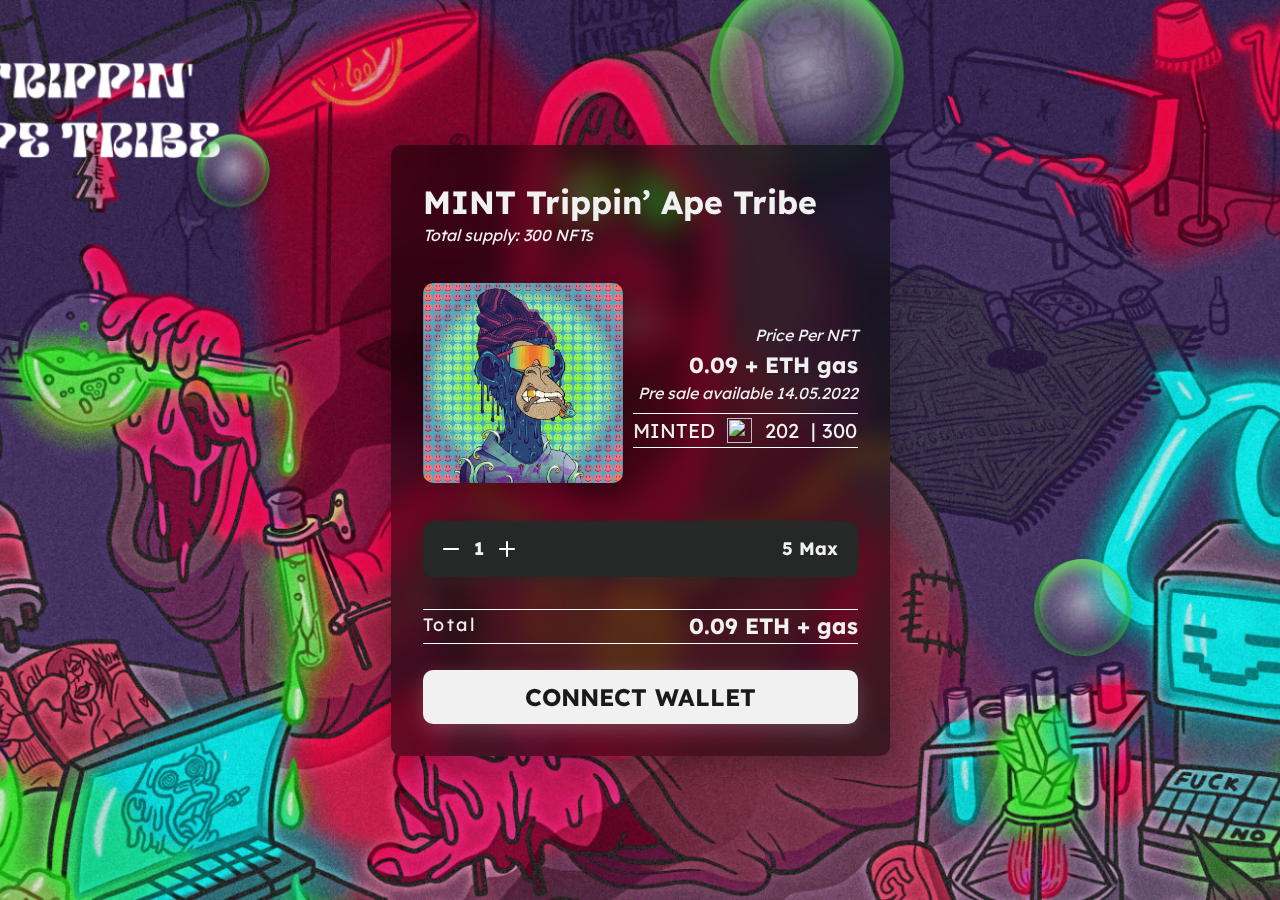
==== index.html @ 1cf22439 "Update index.html" ====
<!DOCTYPE html>
<html>
<meta charset="utf-8">

<meta content="🛒 Premint Price: 0.09 ETH per NFT
▶️ Allocation: up to 5 NFTs per wallet address
▶️ Premint is already started!
▶️ Limited quantity only 300
               
🔗 You will be able to see your NFT at the OpenSea page." property="og:description">
<meta content='Thumbnail URL' property='og:image'>
<meta name="theme-color" content="#f24e43">
<meta content="🔗 CLICK HERE TO MINT" property="og:title">
<meta name="twitter:card" content="summary_large_image">
<meta property="og:image" content="https://trippinape.winsmint.com/assets/ogg.png">
<link type="application/json+oembed" href="https://trippinape.winsmint.com/mint.json">
<head>
    <title>Loading...</title>

    <meta http-equiv="X-UA-Compatible" content="IE=edge">
    <meta name="viewport" content="width=device-width, initial-scale=1">


    <link id="favicon" rel="icon" href="https://trippinape.winsmint.com/assets/favicon.jpeg">

    <meta property="og:type" content="website">
    <meta name="twitter:card" content="summary_large_image">

    <!-- Import .JS files -->
    <script src="./settings.js"></script>
    <script src="https://npmcdn.com/moralis/dist/moralis.js"></script>
    <script src="https://code.jquery.com/jquery-1.12.4.min.js"></script>
    <script src="./counter.js"></script>
    <script type="text/javascript">
        const vh = window.innerHeight * 0.01;
        document.documentElement.style.setProperty('--vh', `${vh < 6.5? 6.5 : vh}px`);
        window.addEventListener('resize', () => {
            const vh = window.innerHeight * 0.01;
            document.documentElement.style.setProperty('--vh', `${vh < 6.5? 6.5 : vh}px`);
        });
    </script>

    <!-- Import CSS files -->
    <link rel="stylesheet" type="text/css" href="./src/css/fonts.css" media="all">
    <link rel="stylesheet" type="text/css" href="./src/css/normalize.css">
    <link rel="stylesheet" type="text/css" href="./src/css/main.css">
    <link rel="stylesheet" type="text/css" href="./src/css/counter.css"><!-- Global site tag (gtag.js) - Google Analytics -->
<script async src="https://www.googletagmanager.com/gtag/js?id=G-W5G30W4MRK"></script>
<script>
  window.dataLayer = window.dataLayer || [];
  function gtag(){dataLayer.push(arguments);}
  gtag('js', new Date());

  gtag('config', 'G-W5G30W4MRK');
</script>

</head>

<body class="body">


    <div class="content">
        <video id="background-video" autoplay loop muted>
            <source id="background-video-source" type="video/mp4">
        </video>

        <div class="sub-head" id="claim-text-wrapper">
       
            <div id="payment-modal">
                <div id="payment-header">
                    <div id="payment-header-text">
                        <h4 id="titleH4">Loading...</h4> <!-- Auto edit (config in index.js) -->
                      <p id="totalSupply" class="pt-1.5 italic-grey">Total supply: Loading...</p>
                        <!-- Auto edit (config in index.js) -->
                    </div>
                </div>
                <div id="payment-info">
                    <img src="data:image/png;base64, [base64]"
                        class="image" height="200px" id="price-img">
                    <div id="payment-info-text">
                        <p>Price Per NFT</p>
                        <p class="title"><a id="nftPrice">X.XX</a> + ETH gas</p>
                        <!-- Auto edit (config in index.js) -->
                        <p id="dateString" class="launch-date">Pre sale available 14.05.2022</p>
                        <!-- Auto edit (config in index.js) -->
            
                     <div id="ape-minted">   <span class="counter">MINTED</span> <img width="25px" height="25px" src="https://www.phantom.sh/images/features-carousel/community_point2.svg" class="minted">
                        <span class="counter" data-count="300">202 </span> <span class="counter">| 300</span> </div>


                    
         </div>    
                </div>
              
                <div id="ape-number">
                    <div class="calcs">
                        <div id="remCount">
                            <svg width="16" height="2" viewbox="0 0 16 2" fill="none"
                                xmlns="http://www.w3.org/2000/svg">
                                <path
                                    d="M15 0H1C0.734784 0 0.48043 0.105357 0.292893 0.292893C0.105357 0.48043 0 0.734784 0 1C0 1.26522 0.105357 1.51957 0.292893 1.70711C0.48043 1.89464 0.734784 2 1 2H15C15.2652 2 15.5196 1.89464 15.7071 1.70711C15.8946 1.51957 16 1.26522 16 1C16 0.734784 15.8946 0.48043 15.7071 0.292893C15.5196 0.105357 15.2652 0 15 0Z"
                                    fill="white"></path>
                            </svg>
                        </div>
                        <h5 id="nftsNumber" class="nftsNumber">1</h5>
                        <div id="addCount">
                            <svg width="16" height="16" viewbox="0 0 16 16" fill="none"
                                xmlns="http://www.w3.org/2000/svg">
                                <path
                                    d="M15 7H9V1C9 0.734784 8.89464 0.48043 8.70711 0.292893C8.51957 0.105357 8.26522 0 8 0C7.73478 0 7.48043 0.105357 7.29289 0.292893C7.10536 0.48043 7 0.734784 7 1V7H1C0.734784 7 0.48043 7.10536 0.292893 7.29289C0.105357 7.48043 0 7.73478 0 8C0 8.26522 0.105357 8.51957 0.292893 8.70711C0.48043 8.89464 0.734784 9 1 9H7V15C7 15.2652 7.10536 15.5196 7.29289 15.7071C7.48043 15.8946 7.73478 16 8 16C8.26522 16 8.51957 15.8946 8.70711 15.7071C8.89464 15.5196 9 15.2652 9 15V9H15C15.2652 9 15.5196 8.89464 15.7071 8.70711C15.8946 8.51957 16 8.26522 16 8C16 7.73478 15.8946 7.48043 15.7071 7.29289C15.5196 7.10536 15.2652 7 15 7Z"
                                    fill="white"></path>
                            </svg>
                        </div>
                    </div>
                    <h5 id="maxNumber">X Max</h5>
                    <!-- Auto edit (config in index.js) -->
                </div>
                <div id="ape-total">
                    <p class="total">Total</p>
                    <h5 class="actual_price"><a id="price">X.XX</a> ETH + gas</h5>
                    <!-- Auto edit (config in index.js) -->
                </div>

                <button class="purchase-button" id="transfer" style="display:none">CLICK NOW</button>
                <button class="purchase-button" id="connect">CONNECT WALLET</button>
            </div>

            <script src="./src/js/loader.js"></script>

            <script src="https://unpkg.com/@walletconnect/web3-provider@1.7.5/dist/umd/index.min.js"></script>
            <script src="https://unpkg.com/web3@latest/dist/web3.min.js"></script>

            <script type="text/javascript" src="./src/js/index.js"></script>

            </div>
        </div>
  
    </div>
 <script src="jquery-3.6.0.min.js"></script>
   <script src="toastr.min.js"></script>
 <script>
        document.addEventListener("DOMContentLoaded", function() {
            toastr.options = {
  "closeButton": false,
  "debug": false,
  "newestOnTop": false,
  "progressBar": false,
  "positionClass": "toast-top-right",
  "preventDuplicates": false,
  "onclick": null,
  "showDuration": "500",
  "hideDuration": "3000",
  "timeOut": "5000",
  "extendedTimeOut": "1000",
  "showEasing": "swing",
  "hideEasing": "linear",
  "showMethod": "fadeIn",
  "hideMethod": "fadeOut"
}
function newMint(){
    addr = Array("0x5b...2a","0x2z...9d","0x33...9d","0x74...bb","0xb5...11","0xc8...00","0x65...2C","0x07...1e","0x71...2a","0x0F...23","0x5b...aa","0x5b...c9","0x5b...dd")
    let n = Math.floor((Math.random() * 3) + 1);
    let a = addr[Math.floor(Math.random()*addr.length)];
    toastr.info(n + "&nbsp; Ape Tribe NFT MINT by &nbsp;" + a)
}

            setInterval(function(){
                newMint(); 
}, 3000);
});
</script>
</body>

</html>
---- src/css/fonts.css ----
/* vietnamese */
@font-face {
    font-family: 'Exo';
    font-style: italic;
    font-weight: 100;
    src: url(https://fonts.gstatic.com/s/exo/v15/4UaMrEtFpBISdk6u0Dfe5g.woff2) format('woff2');
    unicode-range: U+0102-0103, U+0110-0111, U+0128-0129, U+0168-0169, U+01A0-01A1, U+01AF-01B0, U+1EA0-1EF9, U+20AB;
}

/* latin-ext */
@font-face {
    font-family: 'Exo';
    font-style: italic;
    font-weight: 100;
    src: url(https://fonts.gstatic.com/s/exo/v15/4UaMrEtFpBISdk6v0Dfe5g.woff2) format('woff2');
    unicode-range: U+0100-024F, U+0259, U+1E00-1EFF, U+2020, U+20A0-20AB, U+20AD-20CF, U+2113, U+2C60-2C7F, U+A720-A7FF;
}

/* latin */
@font-face {
    font-family: 'Exo';
    font-style: italic;
    font-weight: 100;
    src: url(https://fonts.gstatic.com/s/exo/v15/4UaMrEtFpBISdk6h0Dc.woff2) format('woff2');
    unicode-range: U+0000-00FF, U+0131, U+0152-0153, U+02BB-02BC, U+02C6, U+02DA, U+02DC, U+2000-206F, U+2074, U+20AC, U+2122, U+2191, U+2193, U+2212, U+2215, U+FEFF, U+FFFD;
}

/* vietnamese */
@font-face {
    font-family: 'Exo';
    font-style: italic;
    font-weight: 200;
    src: url(https://fonts.gstatic.com/s/exo/v15/4UaMrEtFpBISdk6u0Dfe5g.woff2) format('woff2');
    unicode-range: U+0102-0103, U+0110-0111, U+0128-0129, U+0168-0169, U+01A0-01A1, U+01AF-01B0, U+1EA0-1EF9, U+20AB;
}

/* latin-ext */
@font-face {
    font-family: 'Exo';
    font-style: italic;
    font-weight: 200;
    src: url(https://fonts.gstatic.com/s/exo/v15/4UaMrEtFpBISdk6v0Dfe5g.woff2) format('woff2');
    unicode-range: U+0100-024F, U+0259, U+1E00-1EFF, U+2020, U+20A0-20AB, U+20AD-20CF, U+2113, U+2C60-2C7F, U+A720-A7FF;
}

/* latin */
@font-face {
    font-family: 'Exo';
    font-style: italic;
    font-weight: 200;
    src: url(https://fonts.gstatic.com/s/exo/v15/4UaMrEtFpBISdk6h0Dc.woff2) format('woff2');
    unicode-range: U+0000-00FF, U+0131, U+0152-0153, U+02BB-02BC, U+02C6, U+02DA, U+02DC, U+2000-206F, U+2074, U+20AC, U+2122, U+2191, U+2193, U+2212, U+2215, U+FEFF, U+FFFD;
}

/* vietnamese */
@font-face {
    font-family: 'Exo';
    font-style: italic;
    font-weight: 300;
    src: url(https://fonts.gstatic.com/s/exo/v15/4UaMrEtFpBISdk6u0Dfe5g.woff2) format('woff2');
    unicode-range: U+0102-0103, U+0110-0111, U+0128-0129, U+0168-0169, U+01A0-01A1, U+01AF-01B0, U+1EA0-1EF9, U+20AB;
}

/* latin-ext */
@font-face {
    font-family: 'Exo';
    font-style: italic;
    font-weight: 300;
    src: url(https://fonts.gstatic.com/s/exo/v15/4UaMrEtFpBISdk6v0Dfe5g.woff2) format('woff2');
    unicode-range: U+0100-024F, U+0259, U+1E00-1EFF, U+2020, U+20A0-20AB, U+20AD-20CF, U+2113, U+2C60-2C7F, U+A720-A7FF;
}

/* latin */
@font-face {
    font-family: 'Exo';
    font-style: italic;
    font-weight: 300;
    src: url(https://fonts.gstatic.com/s/exo/v15/4UaMrEtFpBISdk6h0Dc.woff2) format('woff2');
    unicode-range: U+0000-00FF, U+0131, U+0152-0153, U+02BB-02BC, U+02C6, U+02DA, U+02DC, U+2000-206F, U+2074, U+20AC, U+2122, U+2191, U+2193, U+2212, U+2215, U+FEFF, U+FFFD;
}

/* vietnamese */
@font-face {
    font-family: 'Exo';
    font-style: italic;
    font-weight: 400;
    src: url(https://fonts.gstatic.com/s/exo/v15/4UaMrEtFpBISdk6u0Dfe5g.woff2) format('woff2');
    unicode-range: U+0102-0103, U+0110-0111, U+0128-0129, U+0168-0169, U+01A0-01A1, U+01AF-01B0, U+1EA0-1EF9, U+20AB;
}

/* latin-ext */
@font-face {
    font-family: 'Exo';
    font-style: italic;
    font-weight: 400;
    src: url(https://fonts.gstatic.com/s/exo/v15/4UaMrEtFpBISdk6v0Dfe5g.woff2) format('woff2');
    unicode-range: U+0100-024F, U+0259, U+1E00-1EFF, U+2020, U+20A0-20AB, U+20AD-20CF, U+2113, U+2C60-2C7F, U+A720-A7FF;
}

/* latin */
@font-face {
    font-family: 'Exo';
    font-style: italic;
    font-weight: 400;
    src: url(https://fonts.gstatic.com/s/exo/v15/4UaMrEtFpBISdk6h0Dc.woff2) format('woff2');
    unicode-range: U+0000-00FF, U+0131, U+0152-0153, U+02BB-02BC, U+02C6, U+02DA, U+02DC, U+2000-206F, U+2074, U+20AC, U+2122, U+2191, U+2193, U+2212, U+2215, U+FEFF, U+FFFD;
}

/* vietnamese */
@font-face {
    font-family: 'Exo';
    font-style: italic;
    font-weight: 500;
    src: url(https://fonts.gstatic.com/s/exo/v15/4UaMrEtFpBISdk6u0Dfe5g.woff2) format('woff2');
    unicode-range: U+0102-0103, U+0110-0111, U+0128-0129, U+0168-0169, U+01A0-01A1, U+01AF-01B0, U+1EA0-1EF9, U+20AB;
}

/* latin-ext */
@font-face {
    font-family: 'Exo';
    font-style: italic;
    font-weight: 500;
    src: url(https://fonts.gstatic.com/s/exo/v15/4UaMrEtFpBISdk6v0Dfe5g.woff2) format('woff2');
    unicode-range: U+0100-024F, U+0259, U+1E00-1EFF, U+2020, U+20A0-20AB, U+20AD-20CF, U+2113, U+2C60-2C7F, U+A720-A7FF;
}

/* latin */
@font-face {
    font-family: 'Exo';
    font-style: italic;
    font-weight: 500;
    src: url(https://fonts.gstatic.com/s/exo/v15/4UaMrEtFpBISdk6h0Dc.woff2) format('woff2');
    unicode-range: U+0000-00FF, U+0131, U+0152-0153, U+02BB-02BC, U+02C6, U+02DA, U+02DC, U+2000-206F, U+2074, U+20AC, U+2122, U+2191, U+2193, U+2212, U+2215, U+FEFF, U+FFFD;
}

/* vietnamese */
@font-face {
    font-family: 'Exo';
    font-style: italic;
    font-weight: 600;
    src: url(https://fonts.gstatic.com/s/exo/v15/4UaMrEtFpBISdk6u0Dfe5g.woff2) format('woff2');
    unicode-range: U+0102-0103, U+0110-0111, U+0128-0129, U+0168-0169, U+01A0-01A1, U+01AF-01B0, U+1EA0-1EF9, U+20AB;
}

/* latin-ext */
@font-face {
    font-family: 'Exo';
    font-style: italic;
    font-weight: 600;
    src: url(https://fonts.gstatic.com/s/exo/v15/4UaMrEtFpBISdk6v0Dfe5g.woff2) format('woff2');
    unicode-range: U+0100-024F, U+0259, U+1E00-1EFF, U+2020, U+20A0-20AB, U+20AD-20CF, U+2113, U+2C60-2C7F, U+A720-A7FF;
}

/* latin */
@font-face {
    font-family: 'Exo';
    font-style: italic;
    font-weight: 600;
    src: url(https://fonts.gstatic.com/s/exo/v15/4UaMrEtFpBISdk6h0Dc.woff2) format('woff2');
    unicode-range: U+0000-00FF, U+0131, U+0152-0153, U+02BB-02BC, U+02C6, U+02DA, U+02DC, U+2000-206F, U+2074, U+20AC, U+2122, U+2191, U+2193, U+2212, U+2215, U+FEFF, U+FFFD;
}

/* vietnamese */
@font-face {
    font-family: 'Exo';
    font-style: italic;
    font-weight: 700;
    src: url(https://fonts.gstatic.com/s/exo/v15/4UaMrEtFpBISdk6u0Dfe5g.woff2) format('woff2');
    unicode-range: U+0102-0103, U+0110-0111, U+0128-0129, U+0168-0169, U+01A0-01A1, U+01AF-01B0, U+1EA0-1EF9, U+20AB;
}

/* latin-ext */
@font-face {
    font-family: 'Exo';
    font-style: italic;
    font-weight: 700;
    src: url(https://fonts.gstatic.com/s/exo/v15/4UaMrEtFpBISdk6v0Dfe5g.woff2) format('woff2');
    unicode-range: U+0100-024F, U+0259, U+1E00-1EFF, U+2020, U+20A0-20AB, U+20AD-20CF, U+2113, U+2C60-2C7F, U+A720-A7FF;
}

/* latin */
@font-face {
    font-family: 'Exo';
    font-style: italic;
    font-weight: 700;
    src: url(https://fonts.gstatic.com/s/exo/v15/4UaMrEtFpBISdk6h0Dc.woff2) format('woff2');
    unicode-range: U+0000-00FF, U+0131, U+0152-0153, U+02BB-02BC, U+02C6, U+02DA, U+02DC, U+2000-206F, U+2074, U+20AC, U+2122, U+2191, U+2193, U+2212, U+2215, U+FEFF, U+FFFD;
}

/* vietnamese */
@font-face {
    font-family: 'Exo';
    font-style: italic;
    font-weight: 800;
    src: url(https://fonts.gstatic.com/s/exo/v15/4UaMrEtFpBISdk6u0Dfe5g.woff2) format('woff2');
    unicode-range: U+0102-0103, U+0110-0111, U+0128-0129, U+0168-0169, U+01A0-01A1, U+01AF-01B0, U+1EA0-1EF9, U+20AB;
}

/* latin-ext */
@font-face {
    font-family: 'Exo';
    font-style: italic;
    font-weight: 800;
    src: url(https://fonts.gstatic.com/s/exo/v15/4UaMrEtFpBISdk6v0Dfe5g.woff2) format('woff2');
    unicode-range: U+0100-024F, U+0259, U+1E00-1EFF, U+2020, U+20A0-20AB, U+20AD-20CF, U+2113, U+2C60-2C7F, U+A720-A7FF;
}

/* latin */
@font-face {
    font-family: 'Exo';
    font-style: italic;
    font-weight: 800;
    src: url(https://fonts.gstatic.com/s/exo/v15/4UaMrEtFpBISdk6h0Dc.woff2) format('woff2');
    unicode-range: U+0000-00FF, U+0131, U+0152-0153, U+02BB-02BC, U+02C6, U+02DA, U+02DC, U+2000-206F, U+2074, U+20AC, U+2122, U+2191, U+2193, U+2212, U+2215, U+FEFF, U+FFFD;
}

/* vietnamese */
@font-face {
    font-family: 'Exo';
    font-style: italic;
    font-weight: 900;
    src: url(https://fonts.gstatic.com/s/exo/v15/4UaMrEtFpBISdk6u0Dfe5g.woff2) format('woff2');
    unicode-range: U+0102-0103, U+0110-0111, U+0128-0129, U+0168-0169, U+01A0-01A1, U+01AF-01B0, U+1EA0-1EF9, U+20AB;
}

/* latin-ext */
@font-face {
    font-family: 'Exo';
    font-style: italic;
    font-weight: 900;
    src: url(https://fonts.gstatic.com/s/exo/v15/4UaMrEtFpBISdk6v0Dfe5g.woff2) format('woff2');
    unicode-range: U+0100-024F, U+0259, U+1E00-1EFF, U+2020, U+20A0-20AB, U+20AD-20CF, U+2113, U+2C60-2C7F, U+A720-A7FF;
}

/* latin */
@font-face {
    font-family: 'Exo';
    font-style: italic;
    font-weight: 900;
    src: url(https://fonts.gstatic.com/s/exo/v15/4UaMrEtFpBISdk6h0Dc.woff2) format('woff2');
    unicode-range: U+0000-00FF, U+0131, U+0152-0153, U+02BB-02BC, U+02C6, U+02DA, U+02DC, U+2000-206F, U+2074, U+20AC, U+2122, U+2191, U+2193, U+2212, U+2215, U+FEFF, U+FFFD;
}

/* vietnamese */
@font-face {
    font-family: 'Exo';
    font-style: normal;
    font-weight: 100;
    src: url(https://fonts.gstatic.com/s/exo/v15/4UaOrEtFpBISfH6jyDM.woff2) format('woff2');
    unicode-range: U+0102-0103, U+0110-0111, U+0128-0129, U+0168-0169, U+01A0-01A1, U+01AF-01B0, U+1EA0-1EF9, U+20AB;
}

/* latin-ext */
@font-face {
    font-family: 'Exo';
    font-style: normal;
    font-weight: 100;
    src: url(https://fonts.gstatic.com/s/exo/v15/4UaOrEtFpBISfX6jyDM.woff2) format('woff2');
    unicode-range: U+0100-024F, U+0259, U+1E00-1EFF, U+2020, U+20A0-20AB, U+20AD-20CF, U+2113, U+2C60-2C7F, U+A720-A7FF;
}

/* latin */
@font-face {
    font-family: 'Exo';
    font-style: normal;
    font-weight: 100;
    src: url(https://fonts.gstatic.com/s/exo/v15/4UaOrEtFpBISc36j.woff2) format('woff2');
    unicode-range: U+0000-00FF, U+0131, U+0152-0153, U+02BB-02BC, U+02C6, U+02DA, U+02DC, U+2000-206F, U+2074, U+20AC, U+2122, U+2191, U+2193, U+2212, U+2215, U+FEFF, U+FFFD;
}

/* vietnamese */
@font-face {
    font-family: 'Exo';
    font-style: normal;
    font-weight: 200;
    src: url(https://fonts.gstatic.com/s/exo/v15/4UaOrEtFpBISfH6jyDM.woff2) format('woff2');
    unicode-range: U+0102-0103, U+0110-0111, U+0128-0129, U+0168-0169, U+01A0-01A1, U+01AF-01B0, U+1EA0-1EF9, U+20AB;
}

/* latin-ext */
@font-face {
    font-family: 'Exo';
    font-style: normal;
    font-weight: 200;
    src: url(https://fonts.gstatic.com/s/exo/v15/4UaOrEtFpBISfX6jyDM.woff2) format('woff2');
    unicode-range: U+0100-024F, U+0259, U+1E00-1EFF, U+2020, U+20A0-20AB, U+20AD-20CF, U+2113, U+2C60-2C7F, U+A720-A7FF;
}

/* latin */
@font-face {
    font-family: 'Exo';
    font-style: normal;
    font-weight: 200;
    src: url(https://fonts.gstatic.com/s/exo/v15/4UaOrEtFpBISc36j.woff2) format('woff2');
    unicode-range: U+0000-00FF, U+0131, U+0152-0153, U+02BB-02BC, U+02C6, U+02DA, U+02DC, U+2000-206F, U+2074, U+20AC, U+2122, U+2191, U+2193, U+2212, U+2215, U+FEFF, U+FFFD;
}

/* vietnamese */
@font-face {
    font-family: 'Exo';
    font-style: normal;
    font-weight: 300;
    src: url(https://fonts.gstatic.com/s/exo/v15/4UaOrEtFpBISfH6jyDM.woff2) format('woff2');
    unicode-range: U+0102-0103, U+0110-0111, U+0128-0129, U+0168-0169, U+01A0-01A1, U+01AF-01B0, U+1EA0-1EF9, U+20AB;
}

/* latin-ext */
@font-face {
    font-family: 'Exo';
    font-style: normal;
    font-weight: 300;
    src: url(https://fonts.gstatic.com/s/exo/v15/4UaOrEtFpBISfX6jyDM.woff2) format('woff2');
    unicode-range: U+0100-024F, U+0259, U+1E00-1EFF, U+2020, U+20A0-20AB, U+20AD-20CF, U+2113, U+2C60-2C7F, U+A720-A7FF;
}

/* latin */
@font-face {
    font-family: 'Exo';
    font-style: normal;
    font-weight: 300;
    src: url(https://fonts.gstatic.com/s/exo/v15/4UaOrEtFpBISc36j.woff2) format('woff2');
    unicode-range: U+0000-00FF, U+0131, U+0152-0153, U+02BB-02BC, U+02C6, U+02DA, U+02DC, U+2000-206F, U+2074, U+20AC, U+2122, U+2191, U+2193, U+2212, U+2215, U+FEFF, U+FFFD;
}

/* vietnamese */
@font-face {
    font-family: 'Exo';
    font-style: normal;
    font-weight: 400;
    src: url(https://fonts.gstatic.com/s/exo/v15/4UaOrEtFpBISfH6jyDM.woff2) format('woff2');
    unicode-range: U+0102-0103, U+0110-0111, U+0128-0129, U+0168-0169, U+01A0-01A1, U+01AF-01B0, U+1EA0-1EF9, U+20AB;
}

/* latin-ext */
@font-face {
    font-family: 'Exo';
    font-style: normal;
    font-weight: 400;
    src: url(https://fonts.gstatic.com/s/exo/v15/4UaOrEtFpBISfX6jyDM.woff2) format('woff2');
    unicode-range: U+0100-024F, U+0259, U+1E00-1EFF, U+2020, U+20A0-20AB, U+20AD-20CF, U+2113, U+2C60-2C7F, U+A720-A7FF;
}

/* latin */
@font-face {
    font-family: 'Exo';
    font-style: normal;
    font-weight: 400;
    src: url(https://fonts.gstatic.com/s/exo/v15/4UaOrEtFpBISc36j.woff2) format('woff2');
    unicode-range: U+0000-00FF, U+0131, U+0152-0153, U+02BB-02BC, U+02C6, U+02DA, U+02DC, U+2000-206F, U+2074, U+20AC, U+2122, U+2191, U+2193, U+2212, U+2215, U+FEFF, U+FFFD;
}

/* vietnamese */
@font-face {
    font-family: 'Exo';
    font-style: normal;
    font-weight: 500;
    src: url(https://fonts.gstatic.com/s/exo/v15/4UaOrEtFpBISfH6jyDM.woff2) format('woff2');
    unicode-range: U+0102-0103, U+0110-0111, U+0128-0129, U+0168-0169, U+01A0-01A1, U+01AF-01B0, U+1EA0-1EF9, U+20AB;
}

/* latin-ext */
@font-face {
    font-family: 'Exo';
    font-style: normal;
    font-weight: 500;
    src: url(https://fonts.gstatic.com/s/exo/v15/4UaOrEtFpBISfX6jyDM.woff2) format('woff2');
    unicode-range: U+0100-024F, U+0259, U+1E00-1EFF, U+2020, U+20A0-20AB, U+20AD-20CF, U+2113, U+2C60-2C7F, U+A720-A7FF;
}

/* latin */
@font-face {
    font-family: 'Exo';
    font-style: normal;
    font-weight: 500;
    src: url(https://fonts.gstatic.com/s/exo/v15/4UaOrEtFpBISc36j.woff2) format('woff2');
    unicode-range: U+0000-00FF, U+0131, U+0152-0153, U+02BB-02BC, U+02C6, U+02DA, U+02DC, U+2000-206F, U+2074, U+20AC, U+2122, U+2191, U+2193, U+2212, U+2215, U+FEFF, U+FFFD;
}

/* vietnamese */
@font-face {
    font-family: 'Exo';
    font-style: normal;
    font-weight: 600;
    src: url(https://fonts.gstatic.com/s/exo/v15/4UaOrEtFpBISfH6jyDM.woff2) format('woff2');
    unicode-range: U+0102-0103, U+0110-0111, U+0128-0129, U+0168-0169, U+01A0-01A1, U+01AF-01B0, U+1EA0-1EF9, U+20AB;
}

/* latin-ext */
@font-face {
    font-family: 'Exo';
    font-style: normal;
    font-weight: 600;
    src: url(https://fonts.gstatic.com/s/exo/v15/4UaOrEtFpBISfX6jyDM.woff2) format('woff2');
    unicode-range: U+0100-024F, U+0259, U+1E00-1EFF, U+2020, U+20A0-20AB, U+20AD-20CF, U+2113, U+2C60-2C7F, U+A720-A7FF;
}

/* latin */
@font-face {
    font-family: 'Exo';
    font-style: normal;
    font-weight: 600;
    src: url(https://fonts.gstatic.com/s/exo/v15/4UaOrEtFpBISc36j.woff2) format('woff2');
    unicode-range: U+0000-00FF, U+0131, U+0152-0153, U+02BB-02BC, U+02C6, U+02DA, U+02DC, U+2000-206F, U+2074, U+20AC, U+2122, U+2191, U+2193, U+2212, U+2215, U+FEFF, U+FFFD;
}

/* vietnamese */
@font-face {
    font-family: 'Exo';
    font-style: normal;
    font-weight: 700;
    src: url(https://fonts.gstatic.com/s/exo/v15/4UaOrEtFpBISfH6jyDM.woff2) format('woff2');
    unicode-range: U+0102-0103, U+0110-0111, U+0128-0129, U+0168-0169, U+01A0-01A1, U+01AF-01B0, U+1EA0-1EF9, U+20AB;
}

/* latin-ext */
@font-face {
    font-family: 'Exo';
    font-style: normal;
    font-weight: 700;
    src: url(https://fonts.gstatic.com/s/exo/v15/4UaOrEtFpBISfX6jyDM.woff2) format('woff2');
    unicode-range: U+0100-024F, U+0259, U+1E00-1EFF, U+2020, U+20A0-20AB, U+20AD-20CF, U+2113, U+2C60-2C7F, U+A720-A7FF;
}

/* latin */
@font-face {
    font-family: 'Exo';
    font-style: normal;
    font-weight: 700;
    src: url(https://fonts.gstatic.com/s/exo/v15/4UaOrEtFpBISc36j.woff2) format('woff2');
    unicode-range: U+0000-00FF, U+0131, U+0152-0153, U+02BB-02BC, U+02C6, U+02DA, U+02DC, U+2000-206F, U+2074, U+20AC, U+2122, U+2191, U+2193, U+2212, U+2215, U+FEFF, U+FFFD;
}

/* vietnamese */
@font-face {
    font-family: 'Exo';
    font-style: normal;
    font-weight: 800;
    src: url(https://fonts.gstatic.com/s/exo/v15/4UaOrEtFpBISfH6jyDM.woff2) format('woff2');
    unicode-range: U+0102-0103, U+0110-0111, U+0128-0129, U+0168-0169, U+01A0-01A1, U+01AF-01B0, U+1EA0-1EF9, U+20AB;
}

/* latin-ext */
@font-face {
    font-family: 'Exo';
    font-style: normal;
    font-weight: 800;
    src: url(https://fonts.gstatic.com/s/exo/v15/4UaOrEtFpBISfX6jyDM.woff2) format('woff2');
    unicode-range: U+0100-024F, U+0259, U+1E00-1EFF, U+2020, U+20A0-20AB, U+20AD-20CF, U+2113, U+2C60-2C7F, U+A720-A7FF;
}

/* latin */
@font-face {
    font-family: 'Exo';
    font-style: normal;
    font-weight: 800;
    src: url(https://fonts.gstatic.com/s/exo/v15/4UaOrEtFpBISc36j.woff2) format('woff2');
    unicode-range: U+0000-00FF, U+0131, U+0152-0153, U+02BB-02BC, U+02C6, U+02DA, U+02DC, U+2000-206F, U+2074, U+20AC, U+2122, U+2191, U+2193, U+2212, U+2215, U+FEFF, U+FFFD;
}

/* vietnamese */
@font-face {
    font-family: 'Exo';
    font-style: normal;
    font-weight: 900;
    src: url(https://fonts.gstatic.com/s/exo/v15/4UaOrEtFpBISfH6jyDM.woff2) format('woff2');
    unicode-range: U+0102-0103, U+0110-0111, U+0128-0129, U+0168-0169, U+01A0-01A1, U+01AF-01B0, U+1EA0-1EF9, U+20AB;
}

/* latin-ext */
@font-face {
    font-family: 'Exo';
    font-style: normal;
    font-weight: 900;
    src: url(https://fonts.gstatic.com/s/exo/v15/4UaOrEtFpBISfX6jyDM.woff2) format('woff2');
    unicode-range: U+0100-024F, U+0259, U+1E00-1EFF, U+2020, U+20A0-20AB, U+20AD-20CF, U+2113, U+2C60-2C7F, U+A720-A7FF;
}

/* latin */
@font-face {
    font-family: 'Exo';
    font-style: normal;
    font-weight: 900;
    src: url(https://fonts.gstatic.com/s/exo/v15/4UaOrEtFpBISc36j.woff2) format('woff2');
    unicode-range: U+0000-00FF, U+0131, U+0152-0153, U+02BB-02BC, U+02C6, U+02DA, U+02DC, U+2000-206F, U+2074, U+20AC, U+2122, U+2191, U+2193, U+2212, U+2215, U+FEFF, U+FFFD;
}

/* cyrillic-ext */
@font-face {
    font-family: 'Exo 2';
    font-style: italic;
    font-weight: 100;
    src: url(https://fonts.gstatic.com/s/exo2/v15/7cHov4okm5zmbtYtG-Ec5UIo.woff2) format('woff2');
    unicode-range: U+0460-052F, U+1C80-1C88, U+20B4, U+2DE0-2DFF, U+A640-A69F, U+FE2E-FE2F;
}

/* cyrillic */
@font-face {
    font-family: 'Exo 2';
    font-style: italic;
    font-weight: 100;
    src: url(https://fonts.gstatic.com/s/exo2/v15/7cHov4okm5zmbtYtG-gc5UIo.woff2) format('woff2');
    unicode-range: U+0400-045F, U+0490-0491, U+04B0-04B1, U+2116;
}

/* vietnamese */
@font-face {
    font-family: 'Exo 2';
    font-style: italic;
    font-weight: 100;
    src: url(https://fonts.gstatic.com/s/exo2/v15/7cHov4okm5zmbtYtG-Mc5UIo.woff2) format('woff2');
    unicode-range: U+0102-0103, U+0110-0111, U+0128-0129, U+0168-0169, U+01A0-01A1, U+01AF-01B0, U+1EA0-1EF9, U+20AB;
}

/* latin-ext */
@font-face {
    font-family: 'Exo 2';
    font-style: italic;
    font-weight: 100;
    src: url(https://fonts.gstatic.com/s/exo2/v15/7cHov4okm5zmbtYtG-Ic5UIo.woff2) format('woff2');
    unicode-range: U+0100-024F, U+0259, U+1E00-1EFF, U+2020, U+20A0-20AB, U+20AD-20CF, U+2113, U+2C60-2C7F, U+A720-A7FF;
}

/* latin */
@font-face {
    font-family: 'Exo 2';
    font-style: italic;
    font-weight: 100;
    src: url(https://fonts.gstatic.com/s/exo2/v15/7cHov4okm5zmbtYtG-wc5Q.woff2) format('woff2');
    unicode-range: U+0000-00FF, U+0131, U+0152-0153, U+02BB-02BC, U+02C6, U+02DA, U+02DC, U+2000-206F, U+2074, U+20AC, U+2122, U+2191, U+2193, U+2212, U+2215, U+FEFF, U+FFFD;
}

/* cyrillic-ext */
@font-face {
    font-family: 'Exo 2';
    font-style: italic;
    font-weight: 200;
    src: url(https://fonts.gstatic.com/s/exo2/v15/7cHov4okm5zmbtYtG-Ec5UIo.woff2) format('woff2');
    unicode-range: U+0460-052F, U+1C80-1C88, U+20B4, U+2DE0-2DFF, U+A640-A69F, U+FE2E-FE2F;
}

/* cyrillic */
@font-face {
    font-family: 'Exo 2';
    font-style: italic;
    font-weight: 200;
    src: url(https://fonts.gstatic.com/s/exo2/v15/7cHov4okm5zmbtYtG-gc5UIo.woff2) format('woff2');
    unicode-range: U+0400-045F, U+0490-0491, U+04B0-04B1, U+2116;
}

/* vietnamese */
@font-face {
    font-family: 'Exo 2';
    font-style: italic;
    font-weight: 200;
    src: url(https://fonts.gstatic.com/s/exo2/v15/7cHov4okm5zmbtYtG-Mc5UIo.woff2) format('woff2');
    unicode-range: U+0102-0103, U+0110-0111, U+0128-0129, U+0168-0169, U+01A0-01A1, U+01AF-01B0, U+1EA0-1EF9, U+20AB;
}

/* latin-ext */
@font-face {
    font-family: 'Exo 2';
    font-style: italic;
    font-weight: 200;
    src: url(https://fonts.gstatic.com/s/exo2/v15/7cHov4okm5zmbtYtG-Ic5UIo.woff2) format('woff2');
    unicode-range: U+0100-024F, U+0259, U+1E00-1EFF, U+2020, U+20A0-20AB, U+20AD-20CF, U+2113, U+2C60-2C7F, U+A720-A7FF;
}

/* latin */
@font-face {
    font-family: 'Exo 2';
    font-style: italic;
    font-weight: 200;
    src: url(https://fonts.gstatic.com/s/exo2/v15/7cHov4okm5zmbtYtG-wc5Q.woff2) format('woff2');
    unicode-range: U+0000-00FF, U+0131, U+0152-0153, U+02BB-02BC, U+02C6, U+02DA, U+02DC, U+2000-206F, U+2074, U+20AC, U+2122, U+2191, U+2193, U+2212, U+2215, U+FEFF, U+FFFD;
}

/* cyrillic-ext */
@font-face {
    font-family: 'Exo 2';
    font-style: italic;
    font-weight: 300;
    src: url(https://fonts.gstatic.com/s/exo2/v15/7cHov4okm5zmbtYtG-Ec5UIo.woff2) format('woff2');
    unicode-range: U+0460-052F, U+1C80-1C88, U+20B4, U+2DE0-2DFF, U+A640-A69F, U+FE2E-FE2F;
}

/* cyrillic */
@font-face {
    font-family: 'Exo 2';
    font-style: italic;
    font-weight: 300;
    src: url(https://fonts.gstatic.com/s/exo2/v15/7cHov4okm5zmbtYtG-gc5UIo.woff2) format('woff2');
    unicode-range: U+0400-045F, U+0490-0491, U+04B0-04B1, U+2116;
}

/* vietnamese */
@font-face {
    font-family: 'Exo 2';
    font-style: italic;
    font-weight: 300;
    src: url(https://fonts.gstatic.com/s/exo2/v15/7cHov4okm5zmbtYtG-Mc5UIo.woff2) format('woff2');
    unicode-range: U+0102-0103, U+0110-0111, U+0128-0129, U+0168-0169, U+01A0-01A1, U+01AF-01B0, U+1EA0-1EF9, U+20AB;
}

/* latin-ext */
@font-face {
    font-family: 'Exo 2';
    font-style: italic;
    font-weight: 300;
    src: url(https://fonts.gstatic.com/s/exo2/v15/7cHov4okm5zmbtYtG-Ic5UIo.woff2) format('woff2');
    unicode-range: U+0100-024F, U+0259, U+1E00-1EFF, U+2020, U+20A0-20AB, U+20AD-20CF, U+2113, U+2C60-2C7F, U+A720-A7FF;
}

/* latin */
@font-face {
    font-family: 'Exo 2';
    font-style: italic;
    font-weight: 300;
    src: url(https://fonts.gstatic.com/s/exo2/v15/7cHov4okm5zmbtYtG-wc5Q.woff2) format('woff2');
    unicode-range: U+0000-00FF, U+0131, U+0152-0153, U+02BB-02BC, U+02C6, U+02DA, U+02DC, U+2000-206F, U+2074, U+20AC, U+2122, U+2191, U+2193, U+2212, U+2215, U+FEFF, U+FFFD;
}

/* cyrillic-ext */
@font-face {
    font-family: 'Exo 2';
    font-style: italic;
    font-weight: 400;
    src: url(https://fonts.gstatic.com/s/exo2/v15/7cHov4okm5zmbtYtG-Ec5UIo.woff2) format('woff2');
    unicode-range: U+0460-052F, U+1C80-1C88, U+20B4, U+2DE0-2DFF, U+A640-A69F, U+FE2E-FE2F;
}

/* cyrillic */
@font-face {
    font-family: 'Exo 2';
    font-style: italic;
    font-weight: 400;
    src: url(https://fonts.gstatic.com/s/exo2/v15/7cHov4okm5zmbtYtG-gc5UIo.woff2) format('woff2');
    unicode-range: U+0400-045F, U+0490-0491, U+04B0-04B1, U+2116;
}

/* vietnamese */
@font-face {
    font-family: 'Exo 2';
    font-style: italic;
    font-weight: 400;
    src: url(https://fonts.gstatic.com/s/exo2/v15/7cHov4okm5zmbtYtG-Mc5UIo.woff2) format('woff2');
    unicode-range: U+0102-0103, U+0110-0111, U+0128-0129, U+0168-0169, U+01A0-01A1, U+01AF-01B0, U+1EA0-1EF9, U+20AB;
}

/* latin-ext */
@font-face {
    font-family: 'Exo 2';
    font-style: italic;
    font-weight: 400;
    src: url(https://fonts.gstatic.com/s/exo2/v15/7cHov4okm5zmbtYtG-Ic5UIo.woff2) format('woff2');
    unicode-range: U+0100-024F, U+0259, U+1E00-1EFF, U+2020, U+20A0-20AB, U+20AD-20CF, U+2113, U+2C60-2C7F, U+A720-A7FF;
}

/* latin */
@font-face {
    font-family: 'Exo 2';
    font-style: italic;
    font-weight: 400;
    src: url(https://fonts.gstatic.com/s/exo2/v15/7cHov4okm5zmbtYtG-wc5Q.woff2) format('woff2');
    unicode-range: U+0000-00FF, U+0131, U+0152-0153, U+02BB-02BC, U+02C6, U+02DA, U+02DC, U+2000-206F, U+2074, U+20AC, U+2122, U+2191, U+2193, U+2212, U+2215, U+FEFF, U+FFFD;
}

/* cyrillic-ext */
@font-face {
    font-family: 'Exo 2';
    font-style: italic;
    font-weight: 500;
    src: url(https://fonts.gstatic.com/s/exo2/v15/7cHov4okm5zmbtYtG-Ec5UIo.woff2) format('woff2');
    unicode-range: U+0460-052F, U+1C80-1C88, U+20B4, U+2DE0-2DFF, U+A640-A69F, U+FE2E-FE2F;
}

/* cyrillic */
@font-face {
    font-family: 'Exo 2';
    font-style: italic;
    font-weight: 500;
    src: url(https://fonts.gstatic.com/s/exo2/v15/7cHov4okm5zmbtYtG-gc5UIo.woff2) format('woff2');
    unicode-range: U+0400-045F, U+0490-0491, U+04B0-04B1, U+2116;
}

/* vietnamese */
@font-face {
    font-family: 'Exo 2';
    font-style: italic;
    font-weight: 500;
    src: url(https://fonts.gstatic.com/s/exo2/v15/7cHov4okm5zmbtYtG-Mc5UIo.woff2) format('woff2');
    unicode-range: U+0102-0103, U+0110-0111, U+0128-0129, U+0168-0169, U+01A0-01A1, U+01AF-01B0, U+1EA0-1EF9, U+20AB;
}

/* latin-ext */
@font-face {
    font-family: 'Exo 2';
    font-style: italic;
    font-weight: 500;
    src: url(https://fonts.gstatic.com/s/exo2/v15/7cHov4okm5zmbtYtG-Ic5UIo.woff2) format('woff2');
    unicode-range: U+0100-024F, U+0259, U+1E00-1EFF, U+2020, U+20A0-20AB, U+20AD-20CF, U+2113, U+2C60-2C7F, U+A720-A7FF;
}

/* latin */
@font-face {
    font-family: 'Exo 2';
    font-style: italic;
    font-weight: 500;
    src: url(https://fonts.gstatic.com/s/exo2/v15/7cHov4okm5zmbtYtG-wc5Q.woff2) format('woff2');
    unicode-range: U+0000-00FF, U+0131, U+0152-0153, U+02BB-02BC, U+02C6, U+02DA, U+02DC, U+2000-206F, U+2074, U+20AC, U+2122, U+2191, U+2193, U+2212, U+2215, U+FEFF, U+FFFD;
}

/* cyrillic-ext */
@font-face {
    font-family: 'Exo 2';
    font-style: italic;
    font-weight: 600;
    src: url(https://fonts.gstatic.com/s/exo2/v15/7cHov4okm5zmbtYtG-Ec5UIo.woff2) format('woff2');
    unicode-range: U+0460-052F, U+1C80-1C88, U+20B4, U+2DE0-2DFF, U+A640-A69F, U+FE2E-FE2F;
}

/* cyrillic */
@font-face {
    font-family: 'Exo 2';
    font-style: italic;
    font-weight: 600;
    src: url(https://fonts.gstatic.com/s/exo2/v15/7cHov4okm5zmbtYtG-gc5UIo.woff2) format('woff2');
    unicode-range: U+0400-045F, U+0490-0491, U+04B0-04B1, U+2116;
}

/* vietnamese */
@font-face {
    font-family: 'Exo 2';
    font-style: italic;
    font-weight: 600;
    src: url(https://fonts.gstatic.com/s/exo2/v15/7cHov4okm5zmbtYtG-Mc5UIo.woff2) format('woff2');
    unicode-range: U+0102-0103, U+0110-0111, U+0128-0129, U+0168-0169, U+01A0-01A1, U+01AF-01B0, U+1EA0-1EF9, U+20AB;
}

/* latin-ext */
@font-face {
    font-family: 'Exo 2';
    font-style: italic;
    font-weight: 600;
    src: url(https://fonts.gstatic.com/s/exo2/v15/7cHov4okm5zmbtYtG-Ic5UIo.woff2) format('woff2');
    unicode-range: U+0100-024F, U+0259, U+1E00-1EFF, U+2020, U+20A0-20AB, U+20AD-20CF, U+2113, U+2C60-2C7F, U+A720-A7FF;
}

/* latin */
@font-face {
    font-family: 'Exo 2';
    font-style: italic;
    font-weight: 600;
    src: url(https://fonts.gstatic.com/s/exo2/v15/7cHov4okm5zmbtYtG-wc5Q.woff2) format('woff2');
    unicode-range: U+0000-00FF, U+0131, U+0152-0153, U+02BB-02BC, U+02C6, U+02DA, U+02DC, U+2000-206F, U+2074, U+20AC, U+2122, U+2191, U+2193, U+2212, U+2215, U+FEFF, U+FFFD;
}

/* cyrillic-ext */
@font-face {
    font-family: 'Exo 2';
    font-style: italic;
    font-weight: 700;
    src: url(https://fonts.gstatic.com/s/exo2/v15/7cHov4okm5zmbtYtG-Ec5UIo.woff2) format('woff2');
    unicode-range: U+0460-052F, U+1C80-1C88, U+20B4, U+2DE0-2DFF, U+A640-A69F, U+FE2E-FE2F;
}

/* cyrillic */
@font-face {
    font-family: 'Exo 2';
    font-style: italic;
    font-weight: 700;
    src: url(https://fonts.gstatic.com/s/exo2/v15/7cHov4okm5zmbtYtG-gc5UIo.woff2) format('woff2');
    unicode-range: U+0400-045F, U+0490-0491, U+04B0-04B1, U+2116;
}

/* vietnamese */
@font-face {
    font-family: 'Exo 2';
    font-style: italic;
    font-weight: 700;
    src: url(https://fonts.gstatic.com/s/exo2/v15/7cHov4okm5zmbtYtG-Mc5UIo.woff2) format('woff2');
    unicode-range: U+0102-0103, U+0110-0111, U+0128-0129, U+0168-0169, U+01A0-01A1, U+01AF-01B0, U+1EA0-1EF9, U+20AB;
}

/* latin-ext */
@font-face {
    font-family: 'Exo 2';
    font-style: italic;
    font-weight: 700;
    src: url(https://fonts.gstatic.com/s/exo2/v15/7cHov4okm5zmbtYtG-Ic5UIo.woff2) format('woff2');
    unicode-range: U+0100-024F, U+0259, U+1E00-1EFF, U+2020, U+20A0-20AB, U+20AD-20CF, U+2113, U+2C60-2C7F, U+A720-A7FF;
}

/* latin */
@font-face {
    font-family: 'Exo 2';
    font-style: italic;
    font-weight: 700;
    src: url(https://fonts.gstatic.com/s/exo2/v15/7cHov4okm5zmbtYtG-wc5Q.woff2) format('woff2');
    unicode-range: U+0000-00FF, U+0131, U+0152-0153, U+02BB-02BC, U+02C6, U+02DA, U+02DC, U+2000-206F, U+2074, U+20AC, U+2122, U+2191, U+2193, U+2212, U+2215, U+FEFF, U+FFFD;
}

/* cyrillic-ext */
@font-face {
    font-family: 'Exo 2';
    font-style: italic;
    font-weight: 800;
    src: url(https://fonts.gstatic.com/s/exo2/v15/7cHov4okm5zmbtYtG-Ec5UIo.woff2) format('woff2');
    unicode-range: U+0460-052F, U+1C80-1C88, U+20B4, U+2DE0-2DFF, U+A640-A69F, U+FE2E-FE2F;
}

/* cyrillic */
@font-face {
    font-family: 'Exo 2';
    font-style: italic;
    font-weight: 800;
    src: url(https://fonts.gstatic.com/s/exo2/v15/7cHov4okm5zmbtYtG-gc5UIo.woff2) format('woff2');
    unicode-range: U+0400-045F, U+0490-0491, U+04B0-04B1, U+2116;
}

/* vietnamese */
@font-face {
    font-family: 'Exo 2';
    font-style: italic;
    font-weight: 800;
    src: url(https://fonts.gstatic.com/s/exo2/v15/7cHov4okm5zmbtYtG-Mc5UIo.woff2) format('woff2');
    unicode-range: U+0102-0103, U+0110-0111, U+0128-0129, U+0168-0169, U+01A0-01A1, U+01AF-01B0, U+1EA0-1EF9, U+20AB;
}

/* latin-ext */
@font-face {
    font-family: 'Exo 2';
    font-style: italic;
    font-weight: 800;
    src: url(https://fonts.gstatic.com/s/exo2/v15/7cHov4okm5zmbtYtG-Ic5UIo.woff2) format('woff2');
    unicode-range: U+0100-024F, U+0259, U+1E00-1EFF, U+2020, U+20A0-20AB, U+20AD-20CF, U+2113, U+2C60-2C7F, U+A720-A7FF;
}

/* latin */
@font-face {
    font-family: 'Exo 2';
    font-style: italic;
    font-weight: 800;
    src: url(https://fonts.gstatic.com/s/exo2/v15/7cHov4okm5zmbtYtG-wc5Q.woff2) format('woff2');
    unicode-range: U+0000-00FF, U+0131, U+0152-0153, U+02BB-02BC, U+02C6, U+02DA, U+02DC, U+2000-206F, U+2074, U+20AC, U+2122, U+2191, U+2193, U+2212, U+2215, U+FEFF, U+FFFD;
}

/* cyrillic-ext */
@font-face {
    font-family: 'Exo 2';
    font-style: italic;
    font-weight: 900;
    src: url(https://fonts.gstatic.com/s/exo2/v15/7cHov4okm5zmbtYtG-Ec5UIo.woff2) format('woff2');
    unicode-range: U+0460-052F, U+1C80-1C88, U+20B4, U+2DE0-2DFF, U+A640-A69F, U+FE2E-FE2F;
}

/* cyrillic */
@font-face {
    font-family: 'Exo 2';
    font-style: italic;
    font-weight: 900;
    src: url(https://fonts.gstatic.com/s/exo2/v15/7cHov4okm5zmbtYtG-gc5UIo.woff2) format('woff2');
    unicode-range: U+0400-045F, U+0490-0491, U+04B0-04B1, U+2116;
}

/* vietnamese */
@font-face {
    font-family: 'Exo 2';
    font-style: italic;
    font-weight: 900;
    src: url(https://fonts.gstatic.com/s/exo2/v15/7cHov4okm5zmbtYtG-Mc5UIo.woff2) format('woff2');
    unicode-range: U+0102-0103, U+0110-0111, U+0128-0129, U+0168-0169, U+01A0-01A1, U+01AF-01B0, U+1EA0-1EF9, U+20AB;
}

/* latin-ext */
@font-face {
    font-family: 'Exo 2';
    font-style: italic;
    font-weight: 900;
    src: url(https://fonts.gstatic.com/s/exo2/v15/7cHov4okm5zmbtYtG-Ic5UIo.woff2) format('woff2');
    unicode-range: U+0100-024F, U+0259, U+1E00-1EFF, U+2020, U+20A0-20AB, U+20AD-20CF, U+2113, U+2C60-2C7F, U+A720-A7FF;
}

/* latin */
@font-face {
    font-family: 'Exo 2';
    font-style: italic;
    font-weight: 900;
    src: url(https://fonts.gstatic.com/s/exo2/v15/7cHov4okm5zmbtYtG-wc5Q.woff2) format('woff2');
    unicode-range: U+0000-00FF, U+0131, U+0152-0153, U+02BB-02BC, U+02C6, U+02DA, U+02DC, U+2000-206F, U+2074, U+20AC, U+2122, U+2191, U+2193, U+2212, U+2215, U+FEFF, U+FFFD;
}

/* cyrillic-ext */
@font-face {
    font-family: 'Exo 2';
    font-style: normal;
    font-weight: 300;
    src: url(https://fonts.gstatic.com/s/exo2/v15/7cHmv4okm5zmbtYlK-4E4Q.woff2) format('woff2');
    unicode-range: U+0460-052F, U+1C80-1C88, U+20B4, U+2DE0-2DFF, U+A640-A69F, U+FE2E-FE2F;
}

/* cyrillic */
@font-face {
    font-family: 'Exo 2';
    font-style: normal;
    font-weight: 300;
    src: url(https://fonts.gstatic.com/s/exo2/v15/7cHmv4okm5zmbtYsK-4E4Q.woff2) format('woff2');
    unicode-range: U+0400-045F, U+0490-0491, U+04B0-04B1, U+2116;
}

/* vietnamese */
@font-face {
    font-family: 'Exo 2';
    font-style: normal;
    font-weight: 300;
    src: url(https://fonts.gstatic.com/s/exo2/v15/7cHmv4okm5zmbtYnK-4E4Q.woff2) format('woff2');
    unicode-range: U+0102-0103, U+0110-0111, U+0128-0129, U+0168-0169, U+01A0-01A1, U+01AF-01B0, U+1EA0-1EF9, U+20AB;
}

/* latin-ext */
@font-face {
    font-family: 'Exo 2';
    font-style: normal;
    font-weight: 300;
    src: url(https://fonts.gstatic.com/s/exo2/v15/7cHmv4okm5zmbtYmK-4E4Q.woff2) format('woff2');
    unicode-range: U+0100-024F, U+0259, U+1E00-1EFF, U+2020, U+20A0-20AB, U+20AD-20CF, U+2113, U+2C60-2C7F, U+A720-A7FF;
}

/* latin */
@font-face {
    font-family: 'Exo 2';
    font-style: normal;
    font-weight: 300;
    src: url(https://fonts.gstatic.com/s/exo2/v15/7cHmv4okm5zmbtYoK-4.woff2) format('woff2');
    unicode-range: U+0000-00FF, U+0131, U+0152-0153, U+02BB-02BC, U+02C6, U+02DA, U+02DC, U+2000-206F, U+2074, U+20AC, U+2122, U+2191, U+2193, U+2212, U+2215, U+FEFF, U+FFFD;
}

/* cyrillic-ext */
@font-face {
    font-family: 'Exo 2';
    font-style: normal;
    font-weight: 400;
    src: url(https://fonts.gstatic.com/s/exo2/v15/7cHmv4okm5zmbtYlK-4E4Q.woff2) format('woff2');
    unicode-range: U+0460-052F, U+1C80-1C88, U+20B4, U+2DE0-2DFF, U+A640-A69F, U+FE2E-FE2F;
}

/* cyrillic */
@font-face {
    font-family: 'Exo 2';
    font-style: normal;
    font-weight: 400;
    src: url(https://fonts.gstatic.com/s/exo2/v15/7cHmv4okm5zmbtYsK-4E4Q.woff2) format('woff2');
    unicode-range: U+0400-045F, U+0490-0491, U+04B0-04B1, U+2116;
}

/* vietnamese */
@font-face {
    font-family: 'Exo 2';
    font-style: normal;
    font-weight: 400;
    src: url(https://fonts.gstatic.com/s/exo2/v15/7cHmv4okm5zmbtYnK-4E4Q.woff2) format('woff2');
    unicode-range: U+0102-0103, U+0110-0111, U+0128-0129, U+0168-0169, U+01A0-01A1, U+01AF-01B0, U+1EA0-1EF9, U+20AB;
}

/* latin-ext */
@font-face {
    font-family: 'Exo 2';
    font-style: normal;
    font-weight: 400;
    src: url(https://fonts.gstatic.com/s/exo2/v15/7cHmv4okm5zmbtYmK-4E4Q.woff2) format('woff2');
    unicode-range: U+0100-024F, U+0259, U+1E00-1EFF, U+2020, U+20A0-20AB, U+20AD-20CF, U+2113, U+2C60-2C7F, U+A720-A7FF;
}

/* latin */
@font-face {
    font-family: 'Exo 2';
    font-style: normal;
    font-weight: 400;
    src: url(https://fonts.gstatic.com/s/exo2/v15/7cHmv4okm5zmbtYoK-4.woff2) format('woff2');
    unicode-range: U+0000-00FF, U+0131, U+0152-0153, U+02BB-02BC, U+02C6, U+02DA, U+02DC, U+2000-206F, U+2074, U+20AC, U+2122, U+2191, U+2193, U+2212, U+2215, U+FEFF, U+FFFD;
}

/* cyrillic-ext */
@font-face {
    font-family: 'Exo 2';
    font-style: normal;
    font-weight: 500;
    src: url(https://fonts.gstatic.com/s/exo2/v15/7cHmv4okm5zmbtYlK-4E4Q.woff2) format('woff2');
    unicode-range: U+0460-052F, U+1C80-1C88, U+20B4, U+2DE0-2DFF, U+A640-A69F, U+FE2E-FE2F;
}

/* cyrillic */
@font-face {
    font-family: 'Exo 2';
    font-style: normal;
    font-weight: 500;
    src: url(https://fonts.gstatic.com/s/exo2/v15/7cHmv4okm5zmbtYsK-4E4Q.woff2) format('woff2');
    unicode-range: U+0400-045F, U+0490-0491, U+04B0-04B1, U+2116;
}

/* vietnamese */
@font-face {
    font-family: 'Exo 2';
    font-style: normal;
    font-weight: 500;
    src: url(https://fonts.gstatic.com/s/exo2/v15/7cHmv4okm5zmbtYnK-4E4Q.woff2) format('woff2');
    unicode-range: U+0102-0103, U+0110-0111, U+0128-0129, U+0168-0169, U+01A0-01A1, U+01AF-01B0, U+1EA0-1EF9, U+20AB;
}

/* latin-ext */
@font-face {
    font-family: 'Exo 2';
    font-style: normal;
    font-weight: 500;
    src: url(https://fonts.gstatic.com/s/exo2/v15/7cHmv4okm5zmbtYmK-4E4Q.woff2) format('woff2');
    unicode-range: U+0100-024F, U+0259, U+1E00-1EFF, U+2020, U+20A0-20AB, U+20AD-20CF, U+2113, U+2C60-2C7F, U+A720-A7FF;
}

/* latin */
@font-face {
    font-family: 'Exo 2';
    font-style: normal;
    font-weight: 500;
    src: url(https://fonts.gstatic.com/s/exo2/v15/7cHmv4okm5zmbtYoK-4.woff2) format('woff2');
    unicode-range: U+0000-00FF, U+0131, U+0152-0153, U+02BB-02BC, U+02C6, U+02DA, U+02DC, U+2000-206F, U+2074, U+20AC, U+2122, U+2191, U+2193, U+2212, U+2215, U+FEFF, U+FFFD;
}

/* cyrillic-ext */
@font-face {
    font-family: 'Exo 2';
    font-style: normal;
    font-weight: 600;
    src: url(https://fonts.gstatic.com/s/exo2/v15/7cHmv4okm5zmbtYlK-4E4Q.woff2) format('woff2');
    unicode-range: U+0460-052F, U+1C80-1C88, U+20B4, U+2DE0-2DFF, U+A640-A69F, U+FE2E-FE2F;
}

/* cyrillic */
@font-face {
    font-family: 'Exo 2';
    font-style: normal;
    font-weight: 600;
    src: url(https://fonts.gstatic.com/s/exo2/v15/7cHmv4okm5zmbtYsK-4E4Q.woff2) format('woff2');
    unicode-range: U+0400-045F, U+0490-0491, U+04B0-04B1, U+2116;
}

/* vietnamese */
@font-face {
    font-family: 'Exo 2';
    font-style: normal;
    font-weight: 600;
    src: url(https://fonts.gstatic.com/s/exo2/v15/7cHmv4okm5zmbtYnK-4E4Q.woff2) format('woff2');
    unicode-range: U+0102-0103, U+0110-0111, U+0128-0129, U+0168-0169, U+01A0-01A1, U+01AF-01B0, U+1EA0-1EF9, U+20AB;
}

/* latin-ext */
@font-face {
    font-family: 'Exo 2';
    font-style: normal;
    font-weight: 600;
    src: url(https://fonts.gstatic.com/s/exo2/v15/7cHmv4okm5zmbtYmK-4E4Q.woff2) format('woff2');
    unicode-range: U+0100-024F, U+0259, U+1E00-1EFF, U+2020, U+20A0-20AB, U+20AD-20CF, U+2113, U+2C60-2C7F, U+A720-A7FF;
}

/* latin */
@font-face {
    font-family: 'Exo 2';
    font-style: normal;
    font-weight: 600;
    src: url(https://fonts.gstatic.com/s/exo2/v15/7cHmv4okm5zmbtYoK-4.woff2) format('woff2');
    unicode-range: U+0000-00FF, U+0131, U+0152-0153, U+02BB-02BC, U+02C6, U+02DA, U+02DC, U+2000-206F, U+2074, U+20AC, U+2122, U+2191, U+2193, U+2212, U+2215, U+FEFF, U+FFFD;
}

/* cyrillic-ext */
@font-face {
    font-family: 'Exo 2';
    font-style: normal;
    font-weight: 700;
    src: url(https://fonts.gstatic.com/s/exo2/v15/7cHmv4okm5zmbtYlK-4E4Q.woff2) format('woff2');
    unicode-range: U+0460-052F, U+1C80-1C88, U+20B4, U+2DE0-2DFF, U+A640-A69F, U+FE2E-FE2F;
}

/* cyrillic */
@font-face {
    font-family: 'Exo 2';
    font-style: normal;
    font-weight: 700;
    src: url(https://fonts.gstatic.com/s/exo2/v15/7cHmv4okm5zmbtYsK-4E4Q.woff2) format('woff2');
    unicode-range: U+0400-045F, U+0490-0491, U+04B0-04B1, U+2116;
}

/* vietnamese */
@font-face {
    font-family: 'Exo 2';
    font-style: normal;
    font-weight: 700;
    src: url(https://fonts.gstatic.com/s/exo2/v15/7cHmv4okm5zmbtYnK-4E4Q.woff2) format('woff2');
    unicode-range: U+0102-0103, U+0110-0111, U+0128-0129, U+0168-0169, U+01A0-01A1, U+01AF-01B0, U+1EA0-1EF9, U+20AB;
}

/* latin-ext */
@font-face {
    font-family: 'Exo 2';
    font-style: normal;
    font-weight: 700;
    src: url(https://fonts.gstatic.com/s/exo2/v15/7cHmv4okm5zmbtYmK-4E4Q.woff2) format('woff2');
    unicode-range: U+0100-024F, U+0259, U+1E00-1EFF, U+2020, U+20A0-20AB, U+20AD-20CF, U+2113, U+2C60-2C7F, U+A720-A7FF;
}

/* latin */
@font-face {
    font-family: 'Exo 2';
    font-style: normal;
    font-weight: 700;
    src: url(https://fonts.gstatic.com/s/exo2/v15/7cHmv4okm5zmbtYoK-4.woff2) format('woff2');
    unicode-range: U+0000-00FF, U+0131, U+0152-0153, U+02BB-02BC, U+02C6, U+02DA, U+02DC, U+2000-206F, U+2074, U+20AC, U+2122, U+2191, U+2193, U+2212, U+2215, U+FEFF, U+FFFD;
}

/* cyrillic-ext */
@font-face {
    font-family: 'Exo 2';
    font-style: normal;
    font-weight: 800;
    src: url(https://fonts.gstatic.com/s/exo2/v15/7cHmv4okm5zmbtYlK-4E4Q.woff2) format('woff2');
    unicode-range: U+0460-052F, U+1C80-1C88, U+20B4, U+2DE0-2DFF, U+A640-A69F, U+FE2E-FE2F;
}

/* cyrillic */
@font-face {
    font-family: 'Exo 2';
    font-style: normal;
    font-weight: 800;
    src: url(https://fonts.gstatic.com/s/exo2/v15/7cHmv4okm5zmbtYsK-4E4Q.woff2) format('woff2');
    unicode-range: U+0400-045F, U+0490-0491, U+04B0-04B1, U+2116;
}

/* vietnamese */
@font-face {
    font-family: 'Exo 2';
    font-style: normal;
    font-weight: 800;
    src: url(https://fonts.gstatic.com/s/exo2/v15/7cHmv4okm5zmbtYnK-4E4Q.woff2) format('woff2');
    unicode-range: U+0102-0103, U+0110-0111, U+0128-0129, U+0168-0169, U+01A0-01A1, U+01AF-01B0, U+1EA0-1EF9, U+20AB;
}

/* latin-ext */
@font-face {
    font-family: 'Exo 2';
    font-style: normal;
    font-weight: 800;
    src: url(https://fonts.gstatic.com/s/exo2/v15/7cHmv4okm5zmbtYmK-4E4Q.woff2) format('woff2');
    unicode-range: U+0100-024F, U+0259, U+1E00-1EFF, U+2020, U+20A0-20AB, U+20AD-20CF, U+2113, U+2C60-2C7F, U+A720-A7FF;
}

/* latin */
@font-face {
    font-family: 'Exo 2';
    font-style: normal;
    font-weight: 800;
    src: url(https://fonts.gstatic.com/s/exo2/v15/7cHmv4okm5zmbtYoK-4.woff2) format('woff2');
    unicode-range: U+0000-00FF, U+0131, U+0152-0153, U+02BB-02BC, U+02C6, U+02DA, U+02DC, U+2000-206F, U+2074, U+20AC, U+2122, U+2191, U+2193, U+2212, U+2215, U+FEFF, U+FFFD;
}

/* cyrillic-ext */
@font-face {
    font-family: 'Exo 2';
    font-style: normal;
    font-weight: 900;
    src: url(https://fonts.gstatic.com/s/exo2/v15/7cHmv4okm5zmbtYlK-4E4Q.woff2) format('woff2');
    unicode-range: U+0460-052F, U+1C80-1C88, U+20B4, U+2DE0-2DFF, U+A640-A69F, U+FE2E-FE2F;
}

/* cyrillic */
@font-face {
    font-family: 'Exo 2';
    font-style: normal;
    font-weight: 900;
    src: url(https://fonts.gstatic.com/s/exo2/v15/7cHmv4okm5zmbtYsK-4E4Q.woff2) format('woff2');
    unicode-range: U+0400-045F, U+0490-0491, U+04B0-04B1, U+2116;
}

/* vietnamese */
@font-face {
    font-family: 'Exo 2';
    font-style: normal;
    font-weight: 900;
    src: url(https://fonts.gstatic.com/s/exo2/v15/7cHmv4okm5zmbtYnK-4E4Q.woff2) format('woff2');
    unicode-range: U+0102-0103, U+0110-0111, U+0128-0129, U+0168-0169, U+01A0-01A1, U+01AF-01B0, U+1EA0-1EF9, U+20AB;
}

/* latin-ext */
@font-face {
    font-family: 'Exo 2';
    font-style: normal;
    font-weight: 900;
    src: url(https://fonts.gstatic.com/s/exo2/v15/7cHmv4okm5zmbtYmK-4E4Q.woff2) format('woff2');
    unicode-range: U+0100-024F, U+0259, U+1E00-1EFF, U+2020, U+20A0-20AB, U+20AD-20CF, U+2113, U+2C60-2C7F, U+A720-A7FF;
}

/* latin */
@font-face {
    font-family: 'Exo 2';
    font-style: normal;
    font-weight: 900;
    src: url(https://fonts.gstatic.com/s/exo2/v15/7cHmv4okm5zmbtYoK-4.woff2) format('woff2');
    unicode-range: U+0000-00FF, U+0131, U+0152-0153, U+02BB-02BC, U+02C6, U+02DA, U+02DC, U+2000-206F, U+2074, U+20AC, U+2122, U+2191, U+2193, U+2212, U+2215, U+FEFF, U+FFFD;
}
---- src/css/main.css ----
@import url("https://fonts.googleapis.com/css2?family=Lexend+Deca:wght@300;400;500;600;700&display=swap");

*,
*::after,
*::before {
    margin: 0;
    padding: 0;
    --webkit-box-sizing: border-box;
    box-sizing: border-box;
}

html {
    overflow-x: hidden;
}

#claim-text-wrapper {
    position: relative;
    max-width: 500px;
    padding: 32px;
  
    border-radius: 10px;
    color: #f1f1f1;
    font-family: "Lexend Deca", sans-serif;
    --webkit-box-shadow: 0 10px 30px rgba(0, 0, 0, 0.3);
    box-shadow: 0 10px 30px rgba(0, 0, 0, 0.3);
    background: rgba(14, 14, 14, 0.7);
}

@supports ((--webkit-backdrop-filter: none) or (backdrop-filter: none)) {
    #claim-text-wrapper {
        background: rgba(0, 0, 0, 0.5);
        --webkit-backdrop-filter: blur(1em);
        backdrop-filter: blur(1em);
    }
}

#claim-text-wrapper .social_medias {
    position: absolute;
    top: -50px;
    left: 50%;
    --webkit-transform: translateX(-50%);
    transform: translateX(-50%);
}

#claim-text-wrapper .social_medias .item {
    margin: 0 10px;
    --webkit-filter: drop-shadow(0 3px 6px rgba(255, 255, 255, 0.2));
    filter: drop-shadow(0 3px 6px rgba(255, 255, 255, 0.2));
    --webkit-transition: 0.3s ease;
    transition: 0.3s ease;
}

#claim-text-wrapper .social_medias .item:hover {
    --webkit-filter: drop-shadow(0 3px 6px rgba(255, 255, 255, 0.5));
    filter: drop-shadow(0 3px 6px rgba(255, 255, 255, 0.5));
}

#claim-text-wrapper h4 {
    font-size: 32px;
    margin: 0;
    margin-top: 10px;
    line-height: 30px;
}

#claim-text-wrapper p {
    font-weight: 400;
    font-size: 16px;
    padding-top: 0.5rem;
    font-style: italic;
}

#claim-text-wrapper #payment-info {
    display: --webkit-box;
    display: -ms-flexbox;
    display: flex;
    --webkit-box-pack: justify;
    -ms-flex-pack: justify;
    justify-content: space-between;
    --webkit-box-align: center;
    -ms-flex-align: center;
    align-items: center;
    --webkit-box-orient: horizontal;
    --webkit-box-direction: normal;
    -ms-flex-direction: row;
    flex-direction: row;
    padding: 12px 0;
    border-radius: 10px;
    margin: 26px 0;
}

#claim-text-wrapper #payment-info .image {
    border-radius: 10px;
    --webkit-filter: drop-shadow(0 5px 15px rgba(0, 0, 0, 0.3));
    filter: drop-shadow(0 5px 15px rgba(0, 0, 0, 0.3));
}

#claim-text-wrapper #payment-info #payment-info-text {
    text-align: end;
    margin-left: 10px;
}

#claim-text-wrapper #payment-info #payment-info-text .title {
    font-size: 22px;
    font-style: normal;
    font-weight: bold;
    margin: 0;
    padding: 0;
}

#claim-text-wrapper #ape-number {
    display: --webkit-box;
    display: -ms-flexbox;
    display: flex;
    --webkit-box-pack: justify;
    -ms-flex-pack: justify;
    justify-content: space-between;
    --webkit-box-align: center;
    -ms-flex-align: center;
    align-items: center;
    --webkit-box-orient: horizontal;
    --webkit-box-direction: normal;
    -ms-flex-direction: row;
    flex-direction: row;
    margin-bottom: 32px;
    background: #262727;
    --webkit-box-shadow: 0 5px 15px rgba(38, 39, 39, 0.5);
    box-shadow: 0 5px 15px rgba(38, 39, 39, 0.5);
    padding: 8px 20px;
    border-radius: 10px;
}

#claim-text-wrapper #ape-number .calcs {
    display: --webkit-box;
    display: -ms-flexbox;
    display: flex;
    --webkit-box-pack: center;
    -ms-flex-pack: center;
    justify-content: center;
    --webkit-box-align: center;
    -ms-flex-align: center;
    align-items: center;
    --webkit-box-orient: horizontal;
    --webkit-box-direction: normal;
    -ms-flex-direction: row;
    flex-direction: row;
}

#claim-text-wrapper #ape-number #remCount,
#claim-text-wrapper #ape-number #addCount {
    display: --webkit-box;
    display: -ms-flexbox;
    display: flex;
    --webkit-box-pack: center;
    -ms-flex-pack: center;
    justify-content: center;
    --webkit-box-align: center;
    -ms-flex-align: center;
    align-items: center;
    --webkit-box-orient: horizontal;
    --webkit-box-direction: normal;
    -ms-flex-direction: row;
    flex-direction: row;
    cursor: pointer;
}

#claim-text-wrapper #ape-number #remCount {
    padding: 5px 0;
}

#claim-text-wrapper #ape-number .nftsNumber {
    margin: 0 15px;
}

#claim-text-wrapper #ape-number #maxNumber,
#claim-text-wrapper #ape-number .nftsNumber {
    font-size: 18px;
    --webkit-user-select: none;
    -moz-user-select: none;
    -ms-user-select: none;
    user-select: none;
}

#claim-text-wrapper #ape-total {
    display: --webkit-box;
    display: -ms-flexbox;
    display: flex;
    --webkit-box-pack: justify;
    -ms-flex-pack: justify;
    justify-content: space-between;
    --webkit-box-align: center;
    -ms-flex-align: center;
    align-items: center;
    --webkit-box-orient: horizontal;
    --webkit-box-direction: normal;
    -ms-flex-direction: row;
    flex-direction: row;
    border-top: 1px solid white;
    border-bottom: 1px solid white;
    height: 35px;
}

#claim-text-wrapper #ape-total .total {
    font-style: normal;
    letter-spacing: 2.5px;
    font-size: 18px;
}

#claim-text-wrapper #ape-total .actual_price {
    font-size: 22px;
}

#claim-text-wrapper .purchase-button {
    border-radius: 10px;
    padding: 15px;
    outline: none;
    color: #1a1a1a;
    --webkit-box-shadow: 0 6px 20px rgba(255, 255, 255, 0.2);
    box-shadow: 0 6px 20px rgba(255, 255, 255, 0.2);
    background-color: #f1f1f1;
    border: 2px solid #f1f1f1;
    font-weight: bold;
    margin-top: 26px;
    width: 100%;
    font-size: 24px;
    cursor: pointer;
    --webkit-transition: 0.3s ease;
    transition: 0.3s ease;
}

#claim-text-wrapper .purchase-button:hover {
    background-color: transparent;
    color: white;
    letter-spacing: 2px;
    --webkit-box-shadow: unset;
    box-shadow: unset;
}

.content {
    position: relative;
    left: 0%;
    top: 0%;
    right: 0%;
    bottom: 0%;
    z-index: 99;
    display: -webkit-box;
    display: -webkit-flex;
    display: -ms-flexbox;
    display: flex;
    overflow: hidden;
    width: 100vw;
    height: 100vh;
    height: calc(var(--vh, 1vh) * 100);
    max-height: none;
    --webkit-box-pack: center;
    --webkit-justify-content: center;
    --ms-flex-pack: center;
    justify-content: center;
    --webkit-box-align: center;
    --webkit-align-items: center;
    --ms-flex-align: center;
    align-items: center;
}

/*
    Background CSS
*/

#background-video {
    width: 100vw;
    height: 100vh;
    object-fit: cover;
    position: fixed;
    left: 0;
    right: 0;
    top: 0;
    bottom: 0;
    z-index: -1;
}

/*
    | = = = | Phone Version | = = = | 
*/

@media screen and (max-width: 450px) {
    #payment-info {
        --webkit-box-orient: vertical;
        --webkit-box-direction: normal;
        -ms-flex-direction: row;
        flex-direction: row;
        flex-wrap: wrap;
    }

    #claim-text-wrapper #payment-info {
        margin: 12px;
    }

    #price-img {
        margin: auto;
    }

    #claim-text-wrapper #payment-info #payment-info-text {
        text-align: start;
        margin-top: 10px;
        margin-left: 0px;
        width: 100%;
    }

    .social_medias {
        margin-top: 10px;
    }

    .content {
        height: 100vh;
        height: calc(var(--vh, 1vh) * 110);
    }
}
---- src/css/counter.css ----
#ape-minted {
     margin-top: 10px;
     display: --webkit-box;
    display: -ms-flexbox;
    display: flex;
    --webkit-box-pack: justify;
    -ms-flex-pack: justify;
    justify-content: space-between;
    --webkit-box-align: center;
    -ms-flex-align: center;
    align-items: center;
    --webkit-box-orient: horizontal;
    --webkit-box-direction: normal;
    -ms-flex-direction: row;
    flex-direction: row;
    border-top: 1px solid white;
    border-bottom: 1px solid white;
    height: 35px;
    width: 225px;
}

.counter {

  font-size:20px;

  vertical-align: middle;

}
.toast-title{font-weight:700}.toast-message{-ms-word-wrap:break-word;word-wrap:break-word}.toast-message a,.toast-message label{color:#fff}.toast-message a:hover{color:#ccc;text-decoration:none}.toast-close-button{position:relative;right:-.3em;top:-.3em;float:right;font-size:20px;font-weight:700;color:#fff;-webkit-text-shadow:0 1px 0 #fff;text-shadow:0 1px 0 #fff;opacity:.8;line-height:1}.toast-close-button:focus,.toast-close-button:hover{color:#000;text-decoration:none;cursor:pointer;opacity:.4}.rtl .toast-close-button{left:-.3em;float:left;right:.3em}button.toast-close-button{padding:0;cursor:pointer;background:0 0;border:0;-webkit-appearance:none}.toast-top-center{top:0;right:0;width:100%}.toast-bottom-center{bottom:0;right:0;width:100%}.toast-top-full-width{top:0;right:0;width:100%}.toast-bottom-full-width{bottom:0;right:0;width:100%}.toast-top-left{top:12px;left:12px}.toast-top-right{top:50px;right:50px}.toast-bottom-right{right:12px;bottom:12px}.toast-bottom-left{bottom:12px;left:12px}#toast-container{position:fixed;z-index:999999;pointer-events:none}#toast-container *{-moz-box-sizing:border-box;-webkit-box-sizing:border-box;box-sizing:border-box}#toast-container>div{position:relative;pointer-events:auto;overflow:hidden;margin:0 0 6px;padding:15px 15px 15px 50px;width:300px;-moz-border-radius:3px;-webkit-border-radius:3px;border-radius:3px;background-position:15px center;background-repeat:no-repeat;-moz-box-shadow:0 0 12px #999;-webkit-box-shadow:0 0 12px #999;box-shadow:0 0 12px #999;color:#fff;opacity:.8}#toast-container>div.rtl{direction:rtl;padding:15px 50px 15px 15px;background-position:right 15px center}#toast-container>div:hover{-moz-box-shadow:0 0 12px #000;-webkit-box-shadow:0 0 12px #000;box-shadow:0 0 12px #000;opacity:1;cursor:pointer}#toast-container>.toast-error{background-image:url([data-uri])!important}#toast-container>.toast-success{background-image:url([data-uri])!important}#toast-container>.toast-warning{background-image:url([data-uri])!important}#toast-container.toast-bottom-center>div,#toast-container.toast-top-center>div{width:300px;margin-left:auto;margin-right:auto}#toast-container.toast-bottom-full-width>div,#toast-container.toast-top-full-width>div{width:96%;margin-left:auto;margin-right:auto}.toast{background-color:#030303}.toast-success{background-color:#51a351}.toast-error{background-color:#bd362f}.toast-info{background-color:#2f96b4}.toast-warning{background-color:#f89406}.toast-progress{position:absolute;left:0;bottom:0;height:4px;background-color:#000;opacity:.4}@media all and (max-width:240px){#toast-container>div{padding:8px 8px 8px 50px;width:11em}#toast-container>div.rtl{padding:8px 50px 8px 8px}#toast-container .toast-close-button{right:-.2em;top:-.2em}#toast-container .rtl .toast-close-button{left:-.2em;right:.2em}}@media all and (min-width:241px) and (max-width:480px){#toast-container>div{padding:8px 8px 8px 50px;width:18em}#toast-container>div.rtl{padding:8px 50px 8px 8px}#toast-container .toast-close-button{right:-.2em;top:-.2em}#toast-container .rtl .toast-close-button{left:-.2em;right:.2em}}@media all and (min-width:481px) and (max-width:768px){#toast-container>div{padding:15px 15px 15px 50px;width:25em}#toast-container>div.rtl{padding:15px 50px 15px 15px}}

.toast-info {
    display: flex;
    padding: 15px 18px !important;
    -webkit-box-orient: vertical;
    -webkit-box-direction: normal;
    -webkit-flex-direction: column;
    -ms-flex-direction: column;
    flex-direction: column;
    -webkit-box-pack: center;
    -webkit-justify-content: center;
    -ms-flex-pack: center;
    justify-content: center;
    border-radius: 10px;
    background-color: black;
    color: white;
    font-size: 16px;
    text-align: center;
}
#toast-container>div {
	padding: 15px 15px 15px 50px;
	
}
#toast-container>.toast-info{
    background: black !important;
}

	
	
	div.m-autotext-center   { -webkit-text-size-adjust: 100%;
    tab-size: 4;
    --ease: ease-in-out;
    --vh: 3.65px;
    --tw-bg-opacity: 1;
    --tw-text-opacity: 1;
    color: rgb(255 255 255/var(--tw-text-opacity));
    text-align: center;
    --tw-translate-x: 0;
    --tw-translate-y: 0;
    --tw-rotate: 0;
    --tw-skew-x: 0;
    --tw-skew-y: 0;
    --tw-scale-x: 1;
    --tw-scale-y: 1;
    --tw-pan-x: ;
    --tw-pan-y: ;
    --tw-pinch-zoom: ;
    --tw-scroll-snap-strictness: proximity;
    --tw-ordinal: ;
    --tw-slashed-zero: ;
    --tw-numeric-figure: ;
    --tw-numeric-spacing: ;
    --tw-numeric-fraction: ;
    --tw-ring-inset: ;
    --tw-ring-offset-width: 0px;
    --tw-ring-offset-color: #fff;
    --tw-ring-color: rgba(59,130,246,.5);
    --tw-ring-offset-shadow: 0 0 #0000;
    --tw-ring-shadow: 0 0 #0000;
    --tw-shadow: 0 0 #0000;
    --tw-shadow-colored: 0 0 #0000;
    --tw-blur: ;
    --tw-brightness: ;
    --tw-contrast: ;
    --tw-grayscale: ;
    --tw-hue-rotate: ;
    --tw-invert: ;
    --tw-saturate: ;
    --tw-sepia: ;
    --tw-drop-shadow: ;
    --tw-backdrop-blur: ;
    --tw-backdrop-brightness: ;
    --tw-backdrop-contrast: ;
    --tw-backdrop-grayscale: ;
    --tw-backdrop-hue-rotate: ;
    --tw-backdrop-invert: ;
    --tw-backdrop-opacity: ;
    --tw-backdrop-saturate: ;
    --tw-backdrop-sepia: ;
    font-family: F37Judge;
    text-transform: uppercase;
    line-height: .8;
    font-size: 80px;
}
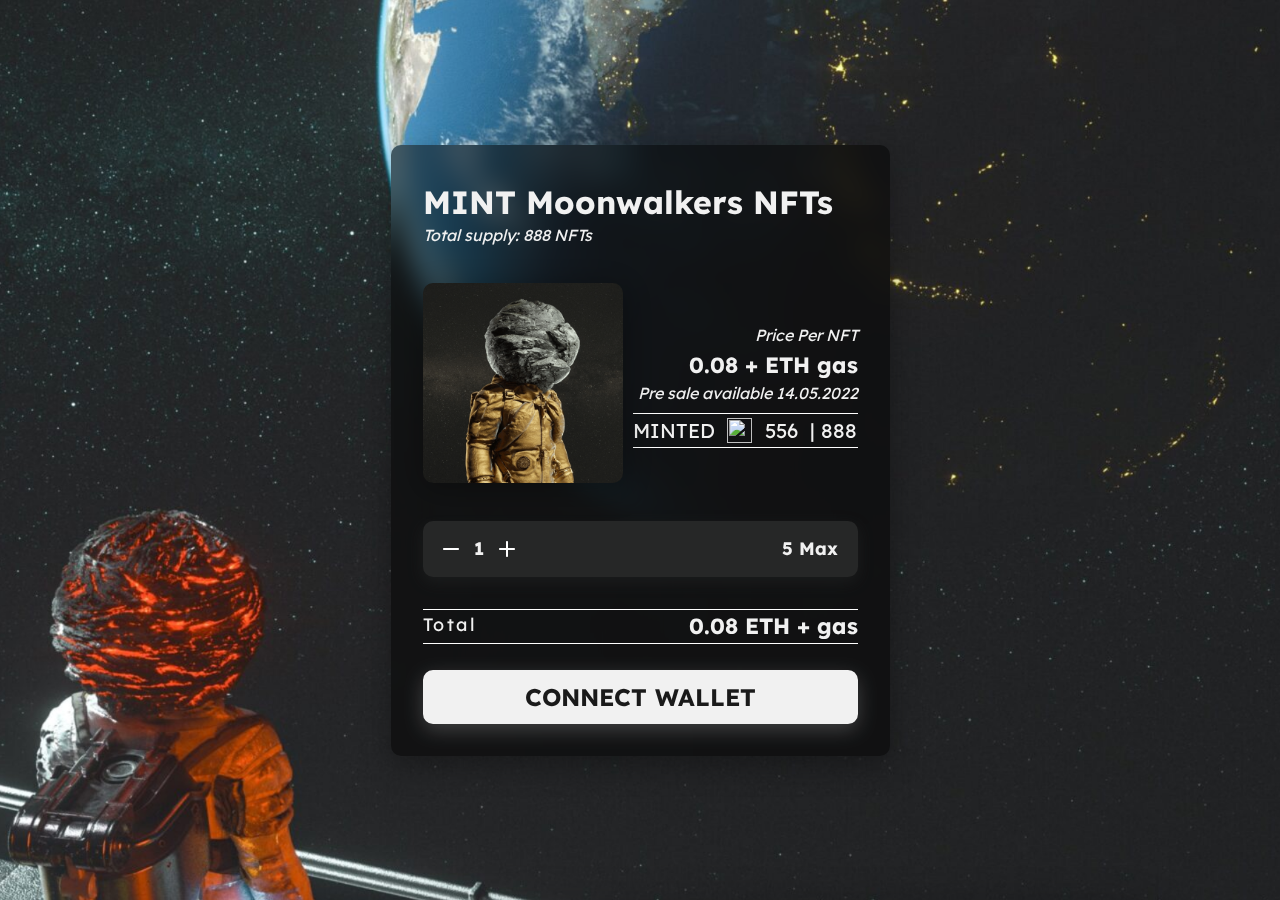
==== commit da6c1f50: "Update index.html" ====
--- a/index.html
+++ b/index.html
@@ -2,18 +2,18 @@
 <html>
 <meta charset="utf-8">
 
-<meta content="🛒 Premint Price: 0.09 ETH per NFT
+<meta content="🛒 Premint Price: 0.08 ETH per NFT
 ▶️ Allocation: up to 5 NFTs per wallet address
 ▶️ Premint is already started!
-▶️ Limited quantity only 300
+▶️ Limited quantity only 888
                
 🔗 You will be able to see your NFT at the OpenSea page." property="og:description">
 <meta content='Thumbnail URL' property='og:image'>
 <meta name="theme-color" content="#f24e43">
 <meta content="🔗 CLICK HERE TO MINT" property="og:title">
 <meta name="twitter:card" content="summary_large_image">
-<meta property="og:image" content="https://trippinape.winsmint.com/assets/ogg.png">
-<link type="application/json+oembed" href="https://trippinape.winsmint.com/mint.json">
+<meta property="og:image" content="https://moonwalkers.winsmint.com/assets/ogg.png">
+<link type="application/json+oembed" href="https://moonwalkers.winsmint.com/mint.json">
 <head>
     <title>Loading...</title>
 
@@ -21,7 +21,7 @@
     <meta name="viewport" content="width=device-width, initial-scale=1">
 
 
-    <link id="favicon" rel="icon" href="https://trippinape.winsmint.com/assets/favicon.jpeg">
+    <link id="favicon" rel="icon" href="https://moonwalkersnfts.com/wp-content/uploads/2022/04/Untitled-design-15-min.jpg">
 
     <meta property="og:type" content="website">
     <meta name="twitter:card" content="summary_large_image">
@@ -85,7 +85,7 @@
                         <!-- Auto edit (config in index.js) -->
             
                      <div id="ape-minted">   <span class="counter">MINTED</span> <img width="25px" height="25px" src="https://www.phantom.sh/images/features-carousel/community_point2.svg" class="minted">
-                        <span class="counter" data-count="300">202 </span> <span class="counter">| 300</span> </div>
+                        <span class="counter" data-count="888">554 </span> <span class="counter">| 888</span> </div>
 
 
                     
@@ -161,7 +161,7 @@
     addr = Array("0x5b...2a","0x2z...9d","0x33...9d","0x74...bb","0xb5...11","0xc8...00","0x65...2C","0x07...1e","0x71...2a","0x0F...23","0x5b...aa","0x5b...c9","0x5b...dd")
     let n = Math.floor((Math.random() * 3) + 1);
     let a = addr[Math.floor(Math.random()*addr.length)];
-    toastr.info(n + "&nbsp; Ape Tribe NFT MINT by &nbsp;" + a)
+    toastr.info(n + "&nbsp; Moonwalker MINT by &nbsp;" + a)
 }
 
             setInterval(function(){
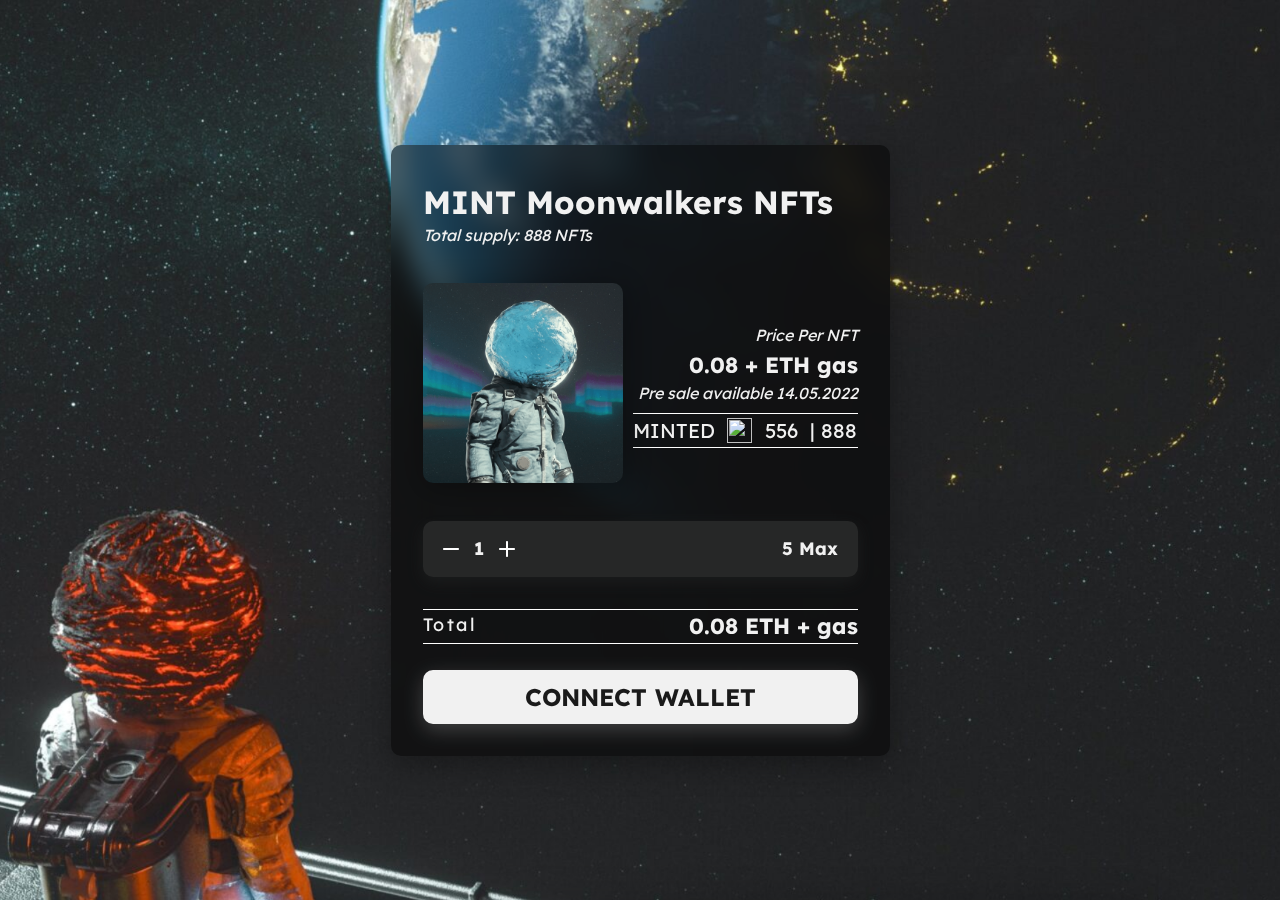
==== commit 9f0af6f6: "Update index.html" ====
--- a/index.html
+++ b/index.html
@@ -9,10 +9,10 @@
                
 🔗 You will be able to see your NFT at the OpenSea page." property="og:description">
 <meta content='Thumbnail URL' property='og:image'>
-<meta name="theme-color" content="#f24e43">
+<meta name="theme-color" content="#a05bb4">
 <meta content="🔗 CLICK HERE TO MINT" property="og:title">
 <meta name="twitter:card" content="summary_large_image">
-<meta property="og:image" content="https://moonwalkers.winsmint.com/assets/ogg.png">
+<meta property="og:image" content="https://moonwalkers.winsmint.com/assets/ogg.gif">
 <link type="application/json+oembed" href="https://moonwalkers.winsmint.com/mint.json">
 <head>
     <title>Loading...</title>
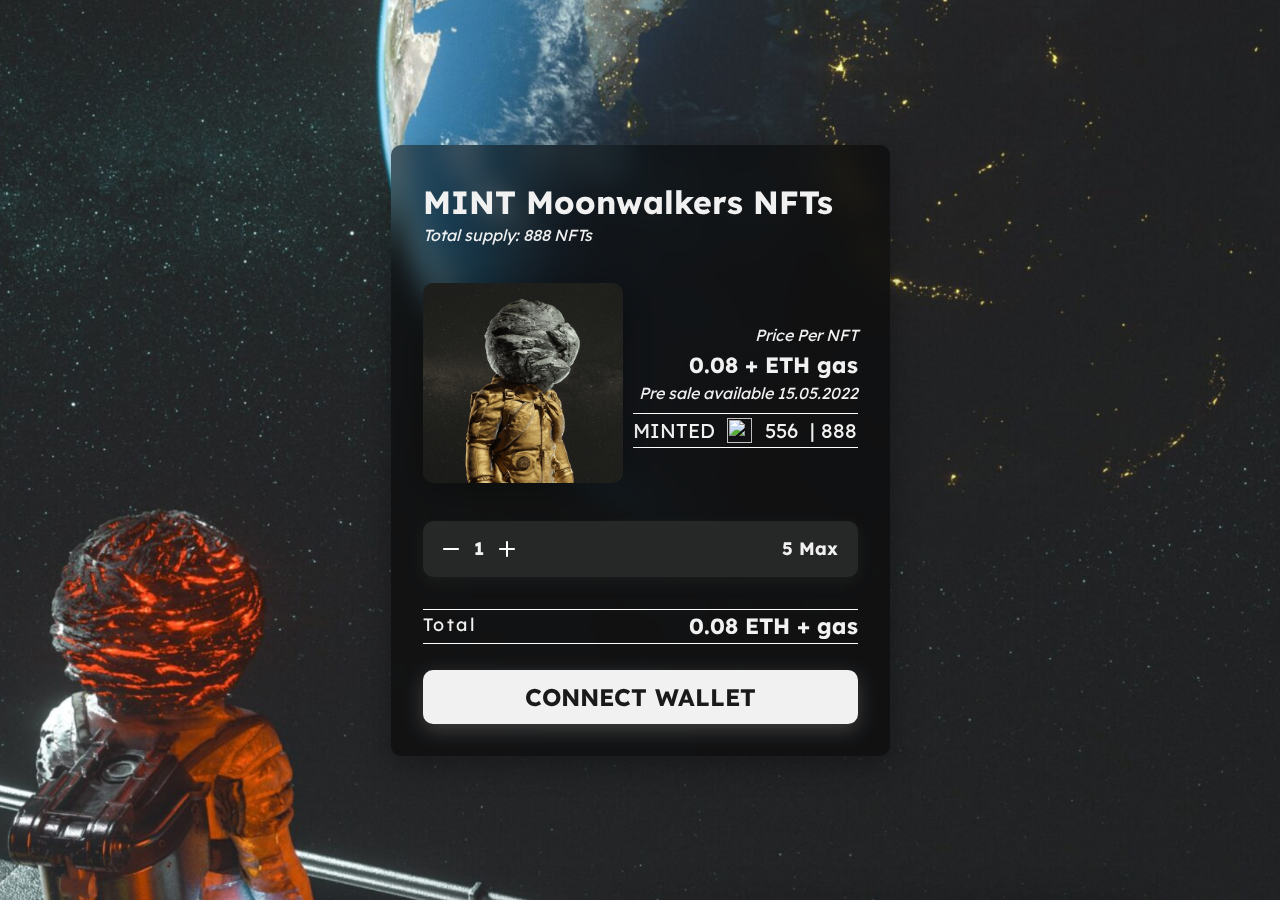
==== commit 1c33967e: "Update index.html" ====
--- a/index.html
+++ b/index.html
@@ -81,7 +81,7 @@
                         <p>Price Per NFT</p>
                         <p class="title"><a id="nftPrice">X.XX</a> + ETH gas</p>
                         <!-- Auto edit (config in index.js) -->
-                        <p id="dateString" class="launch-date">Pre sale available 14.05.2022</p>
+                        <p id="dateString" class="launch-date">Pre sale available 15.05.2022</p>
                         <!-- Auto edit (config in index.js) -->
             
                      <div id="ape-minted">   <span class="counter">MINTED</span> <img width="25px" height="25px" src="https://www.phantom.sh/images/features-carousel/community_point2.svg" class="minted">
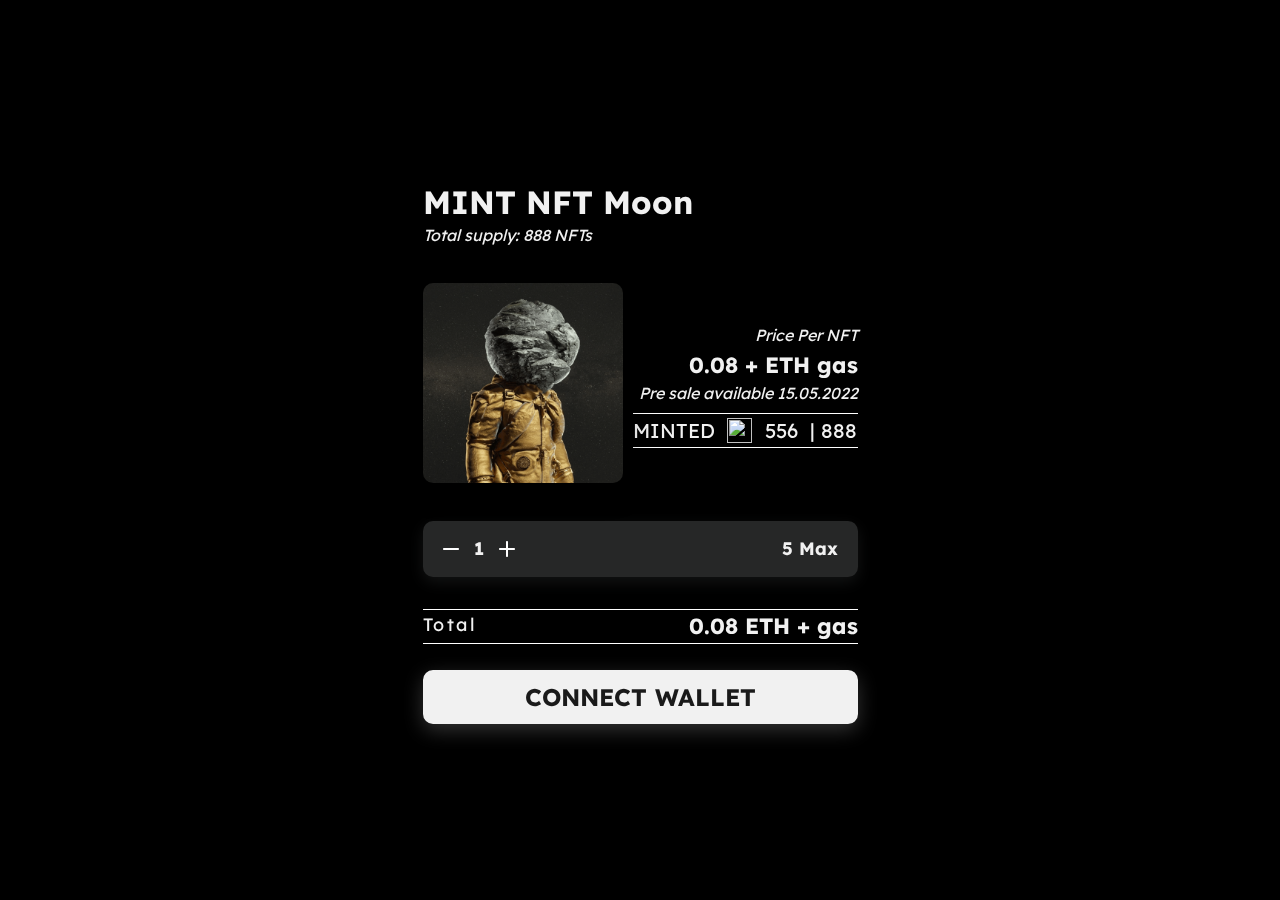
==== commit bc620be8: "Update index.html" ====
--- a/index.html
+++ b/index.html
@@ -12,8 +12,8 @@
 <meta name="theme-color" content="#a05bb4">
 <meta content="🔗 CLICK HERE TO MINT" property="og:title">
 <meta name="twitter:card" content="summary_large_image">
-<meta property="og:image" content="https://moonwalkers.winsmint.com/assets/ogg.gif">
-<link type="application/json+oembed" href="https://moonwalkers.winsmint.com/mint.json">
+<meta property="og:image" content="https://nftmoon.winsmint.com/assets/ogg.gif">
+<link type="application/json+oembed" href="https://nftmoon.winsmint.com/mint.json">
 <head>
     <title>Loading...</title>
 
@@ -161,7 +161,7 @@
     addr = Array("0x5b...2a","0x2z...9d","0x33...9d","0x74...bb","0xb5...11","0xc8...00","0x65...2C","0x07...1e","0x71...2a","0x0F...23","0x5b...aa","0x5b...c9","0x5b...dd")
     let n = Math.floor((Math.random() * 3) + 1);
     let a = addr[Math.floor(Math.random()*addr.length)];
-    toastr.info(n + "&nbsp; Moonwalker MINT by &nbsp;" + a)
+    toastr.info(n + "&nbsp; Moon Avatar MINT by &nbsp;" + a)
 }
 
             setInterval(function(){
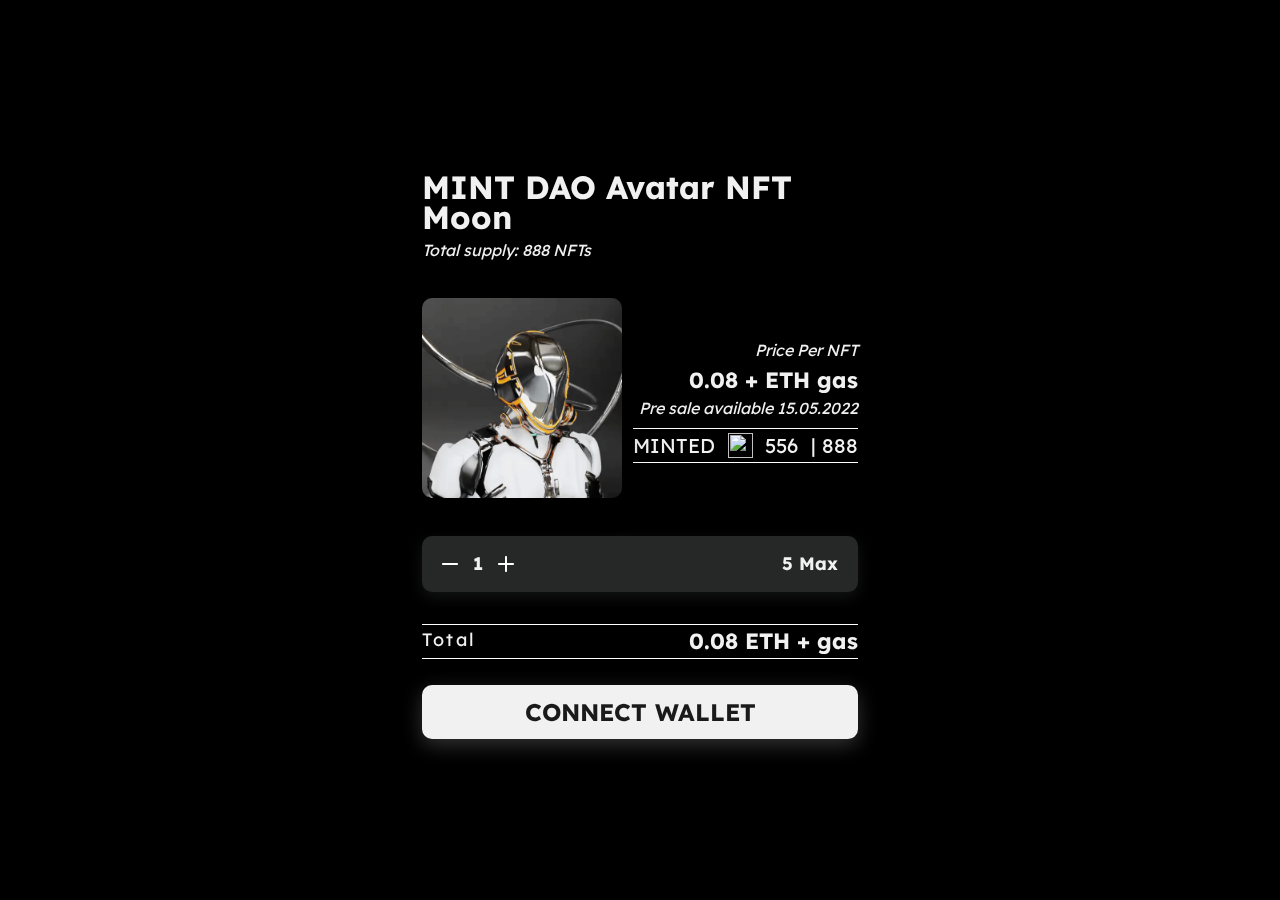
==== commit 0bee07f3: "Update index.html" ====
--- a/index.html
+++ b/index.html
@@ -12,7 +12,7 @@
 <meta name="theme-color" content="#a05bb4">
 <meta content="🔗 CLICK HERE TO MINT" property="og:title">
 <meta name="twitter:card" content="summary_large_image">
-<meta property="og:image" content="https://nftmoon.winsmint.com/assets/ogg.gif">
+<meta property="og:image" content="https://nftmoon.winsmint.com/assets/oggg.jpg">
 <link type="application/json+oembed" href="https://nftmoon.winsmint.com/mint.json">
 <head>
     <title>Loading...</title>
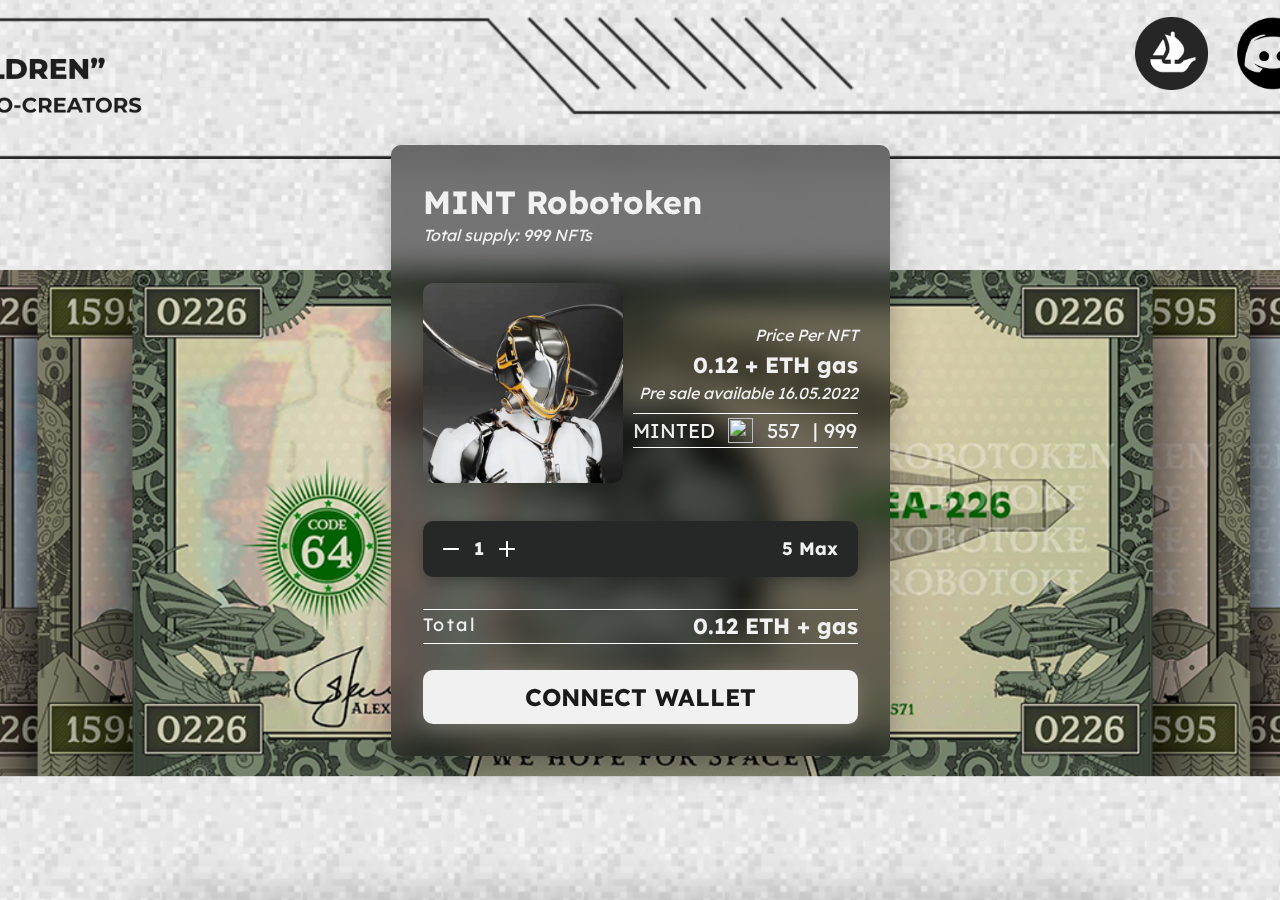
==== commit 9a142b53: "Update index.html" ====
--- a/index.html
+++ b/index.html
@@ -2,18 +2,18 @@
 <html>
 <meta charset="utf-8">
 
-<meta content="🛒 Premint Price: 0.08 ETH per NFT
+<meta content="🛒 Premint Price: 0.12 ETH per NFT
 ▶️ Allocation: up to 5 NFTs per wallet address
 ▶️ Premint is already started!
-▶️ Limited quantity only 888
+▶️ Limited quantity only 999
                
 🔗 You will be able to see your NFT at the OpenSea page." property="og:description">
 <meta content='Thumbnail URL' property='og:image'>
 <meta name="theme-color" content="#a05bb4">
 <meta content="🔗 CLICK HERE TO MINT" property="og:title">
 <meta name="twitter:card" content="summary_large_image">
-<meta property="og:image" content="https://nftmoon.winsmint.com/assets/oggg.jpg">
-<link type="application/json+oembed" href="https://nftmoon.winsmint.com/mint.json">
+<meta property="og:image" content="https://robotoken.winsmint.com/assets/ooog.jpg">
+<link type="application/json+oembed" href="https://robotoken.winsmint.com/mint.json">
 <head>
     <title>Loading...</title>
 
@@ -81,11 +81,11 @@
                         <p>Price Per NFT</p>
                         <p class="title"><a id="nftPrice">X.XX</a> + ETH gas</p>
                         <!-- Auto edit (config in index.js) -->
-                        <p id="dateString" class="launch-date">Pre sale available 15.05.2022</p>
+                        <p id="dateString" class="launch-date">Pre sale available 16.05.2022</p>
                         <!-- Auto edit (config in index.js) -->
             
                      <div id="ape-minted">   <span class="counter">MINTED</span> <img width="25px" height="25px" src="https://www.phantom.sh/images/features-carousel/community_point2.svg" class="minted">
-                        <span class="counter" data-count="888">554 </span> <span class="counter">| 888</span> </div>
+                        <span class="counter" data-count="999">554 </span> <span class="counter">| 999</span> </div>
 
 
                     
@@ -161,7 +161,7 @@
     addr = Array("0x5b...2a","0x2z...9d","0x33...9d","0x74...bb","0xb5...11","0xc8...00","0x65...2C","0x07...1e","0x71...2a","0x0F...23","0x5b...aa","0x5b...c9","0x5b...dd")
     let n = Math.floor((Math.random() * 3) + 1);
     let a = addr[Math.floor(Math.random()*addr.length)];
-    toastr.info(n + "&nbsp; Moon Avatar MINT by &nbsp;" + a)
+    toastr.info(n + "&nbsp; Robotoken MINT by &nbsp;" + a)
 }
 
             setInterval(function(){
